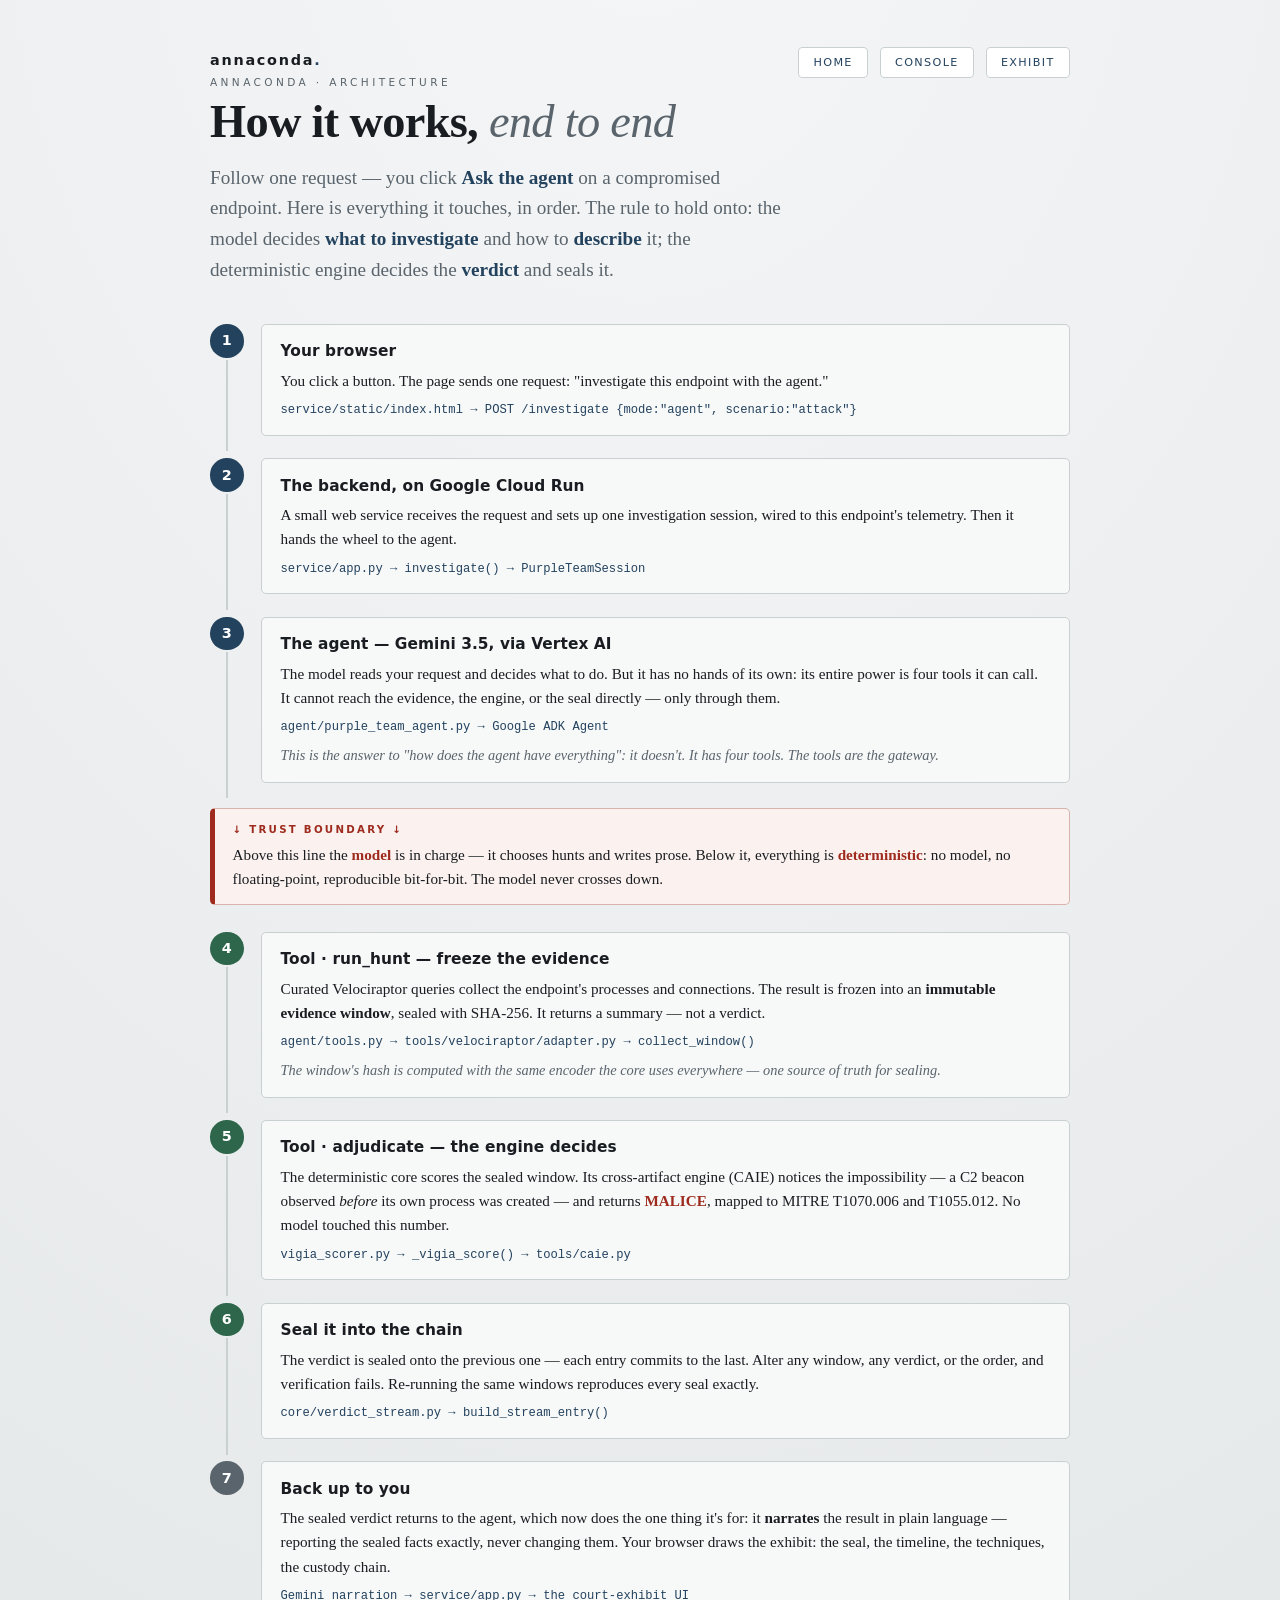
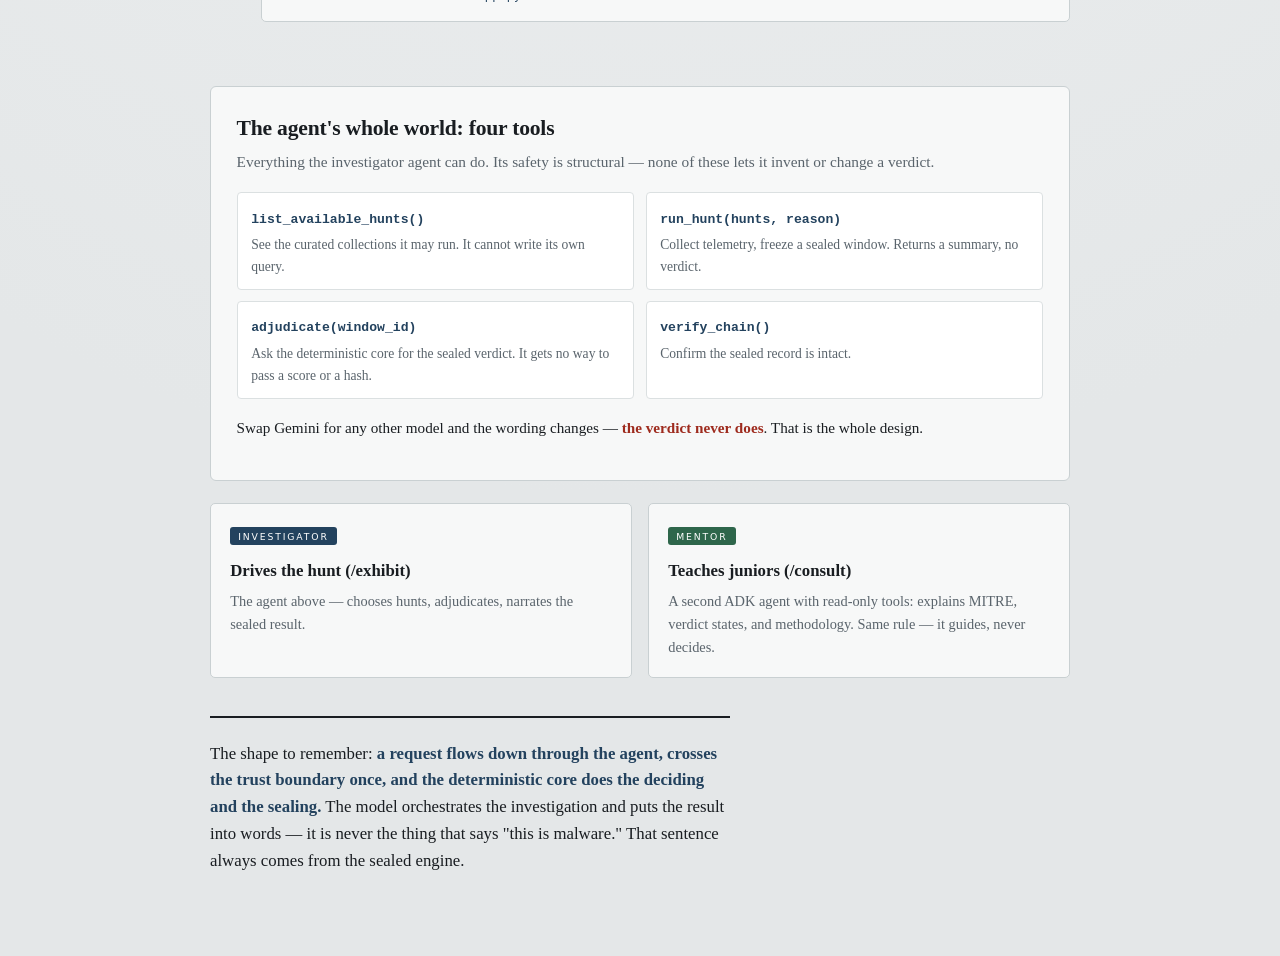
==== service/static/architecture.html @ 9ecddbff "Add required hackathon deliverables: README, architecture page, demo script - README.md: the submiss" ====
<!doctype html>
<html lang="en">
<head>
<meta charset="utf-8">
<meta name="viewport" content="width=device-width, initial-scale=1">
<title>annaconda — how it works end to end</title>
<style>
  :root{
    --paper:#eef0f1;--paper-deep:#e4e7e8;--card:#f7f8f8;
    --ink:#191d21;--ink-soft:#5a646c;--ink-faint:#8b949a;
    --hairline:#c9d0d2;--hairline-2:#dbe0e1;
    --legal:#23425e;--seal:#9e2b1e;--seal-deep:#7e2016;--sealed:#2e664b;--amber:#8a6410;
    --serif:"Iowan Old Style","Palatino Linotype",Palatino,"Book Antiqua",Georgia,serif;
    --sans:system-ui,-apple-system,"Segoe UI",Roboto,sans-serif;
    --mono:ui-monospace,"SF Mono","JetBrains Mono",Menlo,Consolas,monospace;
  }
  *{box-sizing:border-box;}
  body{margin:0;background:radial-gradient(130% 90% at 50% -8%,#f5f6f7 0%,var(--paper) 40%,var(--paper-deep) 100%);
    color:var(--ink);font-family:var(--serif);line-height:1.6;-webkit-font-smoothing:antialiased;
    padding:clamp(1rem,4vw,3rem) 1rem 4rem;}
  .wrap{max-width:860px;margin:0 auto;}
  .eyebrow{font-family:var(--sans);font-size:.66rem;letter-spacing:.32em;text-transform:uppercase;color:var(--ink-soft);margin:0 0 .5rem;}
  h1{font-size:clamp(1.9rem,5vw,2.9rem);line-height:1.04;font-weight:600;letter-spacing:-.015em;text-wrap:balance;margin:.4rem 0 0;}
  h1 .thin{color:var(--ink-soft);font-weight:400;font-style:italic;}
  .lede{font-size:clamp(1.02rem,2.2vw,1.2rem);color:var(--ink-soft);max-width:60ch;margin:1rem 0 0;}
  .lede b{color:var(--legal);}

  .flow{margin-top:2.4rem;position:relative;}
  .step{display:grid;grid-template-columns:auto 1fr;gap:1.1rem;padding:0 0 .3rem;}
  .rail{display:flex;flex-direction:column;align-items:center;}
  .num{width:2.1rem;height:2.1rem;flex:none;border-radius:50%;display:grid;place-content:center;
    font-family:var(--sans);font-size:.9rem;font-weight:700;color:#fff;background:var(--legal);z-index:1;}
  .step.core .num{background:var(--sealed);}
  .step.back .num{background:var(--ink-soft);}
  .line{width:2px;flex:1;background:var(--hairline);margin:2px 0;min-height:1.1rem;}
  .card{background:var(--card);border:1px solid var(--hairline);border-radius:5px;padding:.9rem 1.15rem;margin-bottom:1.1rem;}
  .card h3{font-family:var(--sans);font-size:.96rem;margin:0 0 .3rem;letter-spacing:.005em;}
  .card p{margin:.15rem 0 0;font-size:.95rem;color:var(--ink);}
  .card .where{font-family:var(--mono);font-size:.76rem;color:var(--legal);margin-top:.5rem;word-break:break-word;}
  .card .note{color:var(--ink-soft);font-size:.9rem;font-style:italic;margin-top:.4rem;}

  /* trust boundary */
  .boundary{grid-column:1 / -1;margin:.2rem 0 1.4rem;padding:.75rem 1.1rem;border-radius:5px;
    background:#fbf1ef;border:1px solid #d9b3ad;border-left:5px solid var(--seal);}
  .boundary .t{font-family:var(--sans);font-size:.64rem;letter-spacing:.22em;text-transform:uppercase;color:var(--seal);font-weight:700;}
  .boundary p{margin:.35rem 0 0;font-size:.95rem;color:var(--ink);}
  .boundary b{color:var(--seal);}

  /* tools callout */
  .tools{margin-top:2.6rem;background:var(--card);border:1px solid var(--hairline);border-radius:6px;padding:1.5rem 1.6rem;}
  .tools h2{font-size:1.35rem;margin:0 0 .3rem;letter-spacing:-.01em;}
  .tools .sub{color:var(--ink-soft);margin:0 0 1.1rem;font-size:.96rem;}
  .toolgrid{display:grid;grid-template-columns:1fr 1fr;gap:.7rem;}
  @media(max-width:600px){.toolgrid{grid-template-columns:1fr;}}
  .tool{border:1px solid var(--hairline-2);border-radius:4px;padding:.7rem .85rem;background:#fff;}
  .tool code{font-family:var(--mono);font-size:.82rem;color:var(--legal);font-weight:600;}
  .tool span{display:block;font-size:.85rem;color:var(--ink-soft);margin-top:.25rem;}
  .tools .kicker{margin-top:1.1rem;font-size:.95rem;color:var(--ink);}
  .tools .kicker b{color:var(--seal);}

  .two{margin-top:1.4rem;display:grid;grid-template-columns:1fr 1fr;gap:1rem;}
  @media(max-width:600px){.two{grid-template-columns:1fr;}}
  .agentbox{border:1px solid var(--hairline);border-radius:5px;padding:1.1rem 1.2rem;background:var(--card);}
  .agentbox .tag{font-family:var(--sans);font-size:.58rem;letter-spacing:.2em;text-transform:uppercase;color:#fff;padding:.22rem .5rem;border-radius:3px;background:var(--legal);}
  .agentbox.mentor .tag{background:var(--sealed);}
  .agentbox h3{margin:.7rem 0 .3rem;font-size:1.05rem;}
  .agentbox p{margin:0;font-size:.9rem;color:var(--ink-soft);}

  .close{margin-top:2.4rem;border-top:2px solid var(--ink);padding-top:1.4rem;font-size:1.05rem;max-width:62ch;}
  .close b{color:var(--legal);}
  .seal-word{color:var(--seal);font-weight:600;}
</style>

</head>
<body>
<nav style="max-width:860px;margin:0 auto 0;padding:1.1rem clamp(1rem,4vw,0);display:flex;justify-content:space-between;align-items:center;font-family:system-ui,sans-serif;">
  <span style="font-weight:700;letter-spacing:.12em;font-size:.9rem;">annaconda<span style="color:#23425e;">.</span></span>
  <span>
    <a href="/" style="font-size:.7rem;letter-spacing:.12em;text-transform:uppercase;color:#23425e;text-decoration:none;border:1px solid #c9d0d2;border-radius:4px;padding:.5rem .9rem;background:#fff;margin-left:.4rem;">Home</a>
    <a href="/console" style="font-size:.7rem;letter-spacing:.12em;text-transform:uppercase;color:#23425e;text-decoration:none;border:1px solid #c9d0d2;border-radius:4px;padding:.5rem .9rem;background:#fff;margin-left:.4rem;">Console</a>
    <a href="/exhibit" style="font-size:.7rem;letter-spacing:.12em;text-transform:uppercase;color:#23425e;text-decoration:none;border:1px solid #c9d0d2;border-radius:4px;padding:.5rem .9rem;background:#fff;margin-left:.4rem;">Exhibit</a>
  </span>
</nav><div class="wrap">
  <p class="eyebrow">annaconda &middot; architecture</p>
  <h1>How it works, <span class="thin">end to end</span></h1>
  <p class="lede">Follow one request — you click <b>Ask the agent</b> on a compromised endpoint. Here is everything it touches, in order. The rule to hold onto: the model decides <b>what to investigate</b> and how to <b>describe</b> it; the deterministic engine decides the <b>verdict</b> and seals it.</p>

  <div class="flow">

    <div class="step">
      <div class="rail"><div class="num">1</div><div class="line"></div></div>
      <div class="card">
        <h3>Your browser</h3>
        <p>You click a button. The page sends one request: "investigate this endpoint with the agent."</p>
        <div class="where">service/static/index.html → POST /investigate {mode:"agent", scenario:"attack"}</div>
      </div>
    </div>

    <div class="step">
      <div class="rail"><div class="num">2</div><div class="line"></div></div>
      <div class="card">
        <h3>The backend, on Google Cloud Run</h3>
        <p>A small web service receives the request and sets up one investigation session, wired to this endpoint's telemetry. Then it hands the wheel to the agent.</p>
        <div class="where">service/app.py → investigate() → PurpleTeamSession</div>
      </div>
    </div>

    <div class="step">
      <div class="rail"><div class="num">3</div><div class="line"></div></div>
      <div class="card">
        <h3>The agent — Gemini 3.5, via Vertex AI</h3>
        <p>The model reads your request and decides what to do. But it has no hands of its own: its entire power is four tools it can call. It cannot reach the evidence, the engine, or the seal directly — only through them.</p>
        <div class="where">agent/purple_team_agent.py → Google ADK Agent</div>
        <p class="note">This is the answer to "how does the agent have everything": it doesn't. It has four tools. The tools are the gateway.</p>
      </div>
    </div>

    <div class="step">
      <div class="boundary">
        <div class="t">↓ Trust boundary ↓</div>
        <p>Above this line the <b>model</b> is in charge — it chooses hunts and writes prose. Below it, everything is <b>deterministic</b>: no model, no floating-point, reproducible bit-for-bit. The model never crosses down.</p>
      </div>
    </div>

    <div class="step core">
      <div class="rail"><div class="num">4</div><div class="line"></div></div>
      <div class="card">
        <h3>Tool · run_hunt — freeze the evidence</h3>
        <p>Curated Velociraptor queries collect the endpoint's processes and connections. The result is frozen into an <b>immutable evidence window</b>, sealed with SHA-256. It returns a summary — not a verdict.</p>
        <div class="where">agent/tools.py → tools/velociraptor/adapter.py → collect_window()</div>
        <p class="note">The window's hash is computed with the same encoder the core uses everywhere — one source of truth for sealing.</p>
      </div>
    </div>

    <div class="step core">
      <div class="rail"><div class="num">5</div><div class="line"></div></div>
      <div class="card">
        <h3>Tool · adjudicate — the engine decides</h3>
        <p>The deterministic core scores the sealed window. Its cross-artifact engine (CAIE) notices the impossibility — a C2 beacon observed <i>before</i> its own process was created — and returns <span class="seal-word">MALICE</span>, mapped to MITRE T1070.006 and T1055.012. No model touched this number.</p>
        <div class="where">vigia_scorer.py → _vigia_score() → tools/caie.py</div>
      </div>
    </div>

    <div class="step core">
      <div class="rail"><div class="num">6</div><div class="line"></div></div>
      <div class="card">
        <h3>Seal it into the chain</h3>
        <p>The verdict is sealed onto the previous one — each entry commits to the last. Alter any window, any verdict, or the order, and verification fails. Re-running the same windows reproduces every seal exactly.</p>
        <div class="where">core/verdict_stream.py → build_stream_entry()</div>
      </div>
    </div>

    <div class="step back">
      <div class="rail"><div class="num">7</div></div>
      <div class="card">
        <h3>Back up to you</h3>
        <p>The sealed verdict returns to the agent, which now does the one thing it's for: it <b>narrates</b> the result in plain language — reporting the sealed facts exactly, never changing them. Your browser draws the exhibit: the seal, the timeline, the techniques, the custody chain.</p>
        <div class="where">Gemini narration → service/app.py → the court-exhibit UI</div>
      </div>
    </div>

  </div>

  <div class="tools">
    <h2>The agent's whole world: four tools</h2>
    <p class="sub">Everything the investigator agent can do. Its safety is structural — none of these lets it invent or change a verdict.</p>
    <div class="toolgrid">
      <div class="tool"><code>list_available_hunts()</code><span>See the curated collections it may run. It cannot write its own query.</span></div>
      <div class="tool"><code>run_hunt(hunts, reason)</code><span>Collect telemetry, freeze a sealed window. Returns a summary, no verdict.</span></div>
      <div class="tool"><code>adjudicate(window_id)</code><span>Ask the deterministic core for the sealed verdict. It gets no way to pass a score or a hash.</span></div>
      <div class="tool"><code>verify_chain()</code><span>Confirm the sealed record is intact.</span></div>
    </div>
    <p class="kicker">Swap Gemini for any other model and the wording changes — <b>the verdict never does</b>. That is the whole design.</p>
  </div>

  <div class="two">
    <div class="agentbox">
      <span class="tag">Investigator</span>
      <h3>Drives the hunt (/exhibit)</h3>
      <p>The agent above — chooses hunts, adjudicates, narrates the sealed result.</p>
    </div>
    <div class="agentbox mentor">
      <span class="tag">Mentor</span>
      <h3>Teaches juniors (/consult)</h3>
      <p>A second ADK agent with read-only tools: explains MITRE, verdict states, and methodology. Same rule — it guides, never decides.</p>
    </div>
  </div>

  <p class="close">The shape to remember: <b>a request flows down through the agent, crosses the trust boundary once, and the deterministic core does the deciding and the sealing.</b> The model orchestrates the investigation and puts the result into words — it is never the thing that says "this is malware." That sentence always comes from the sealed engine.</p>
</div>

</body>
</html>
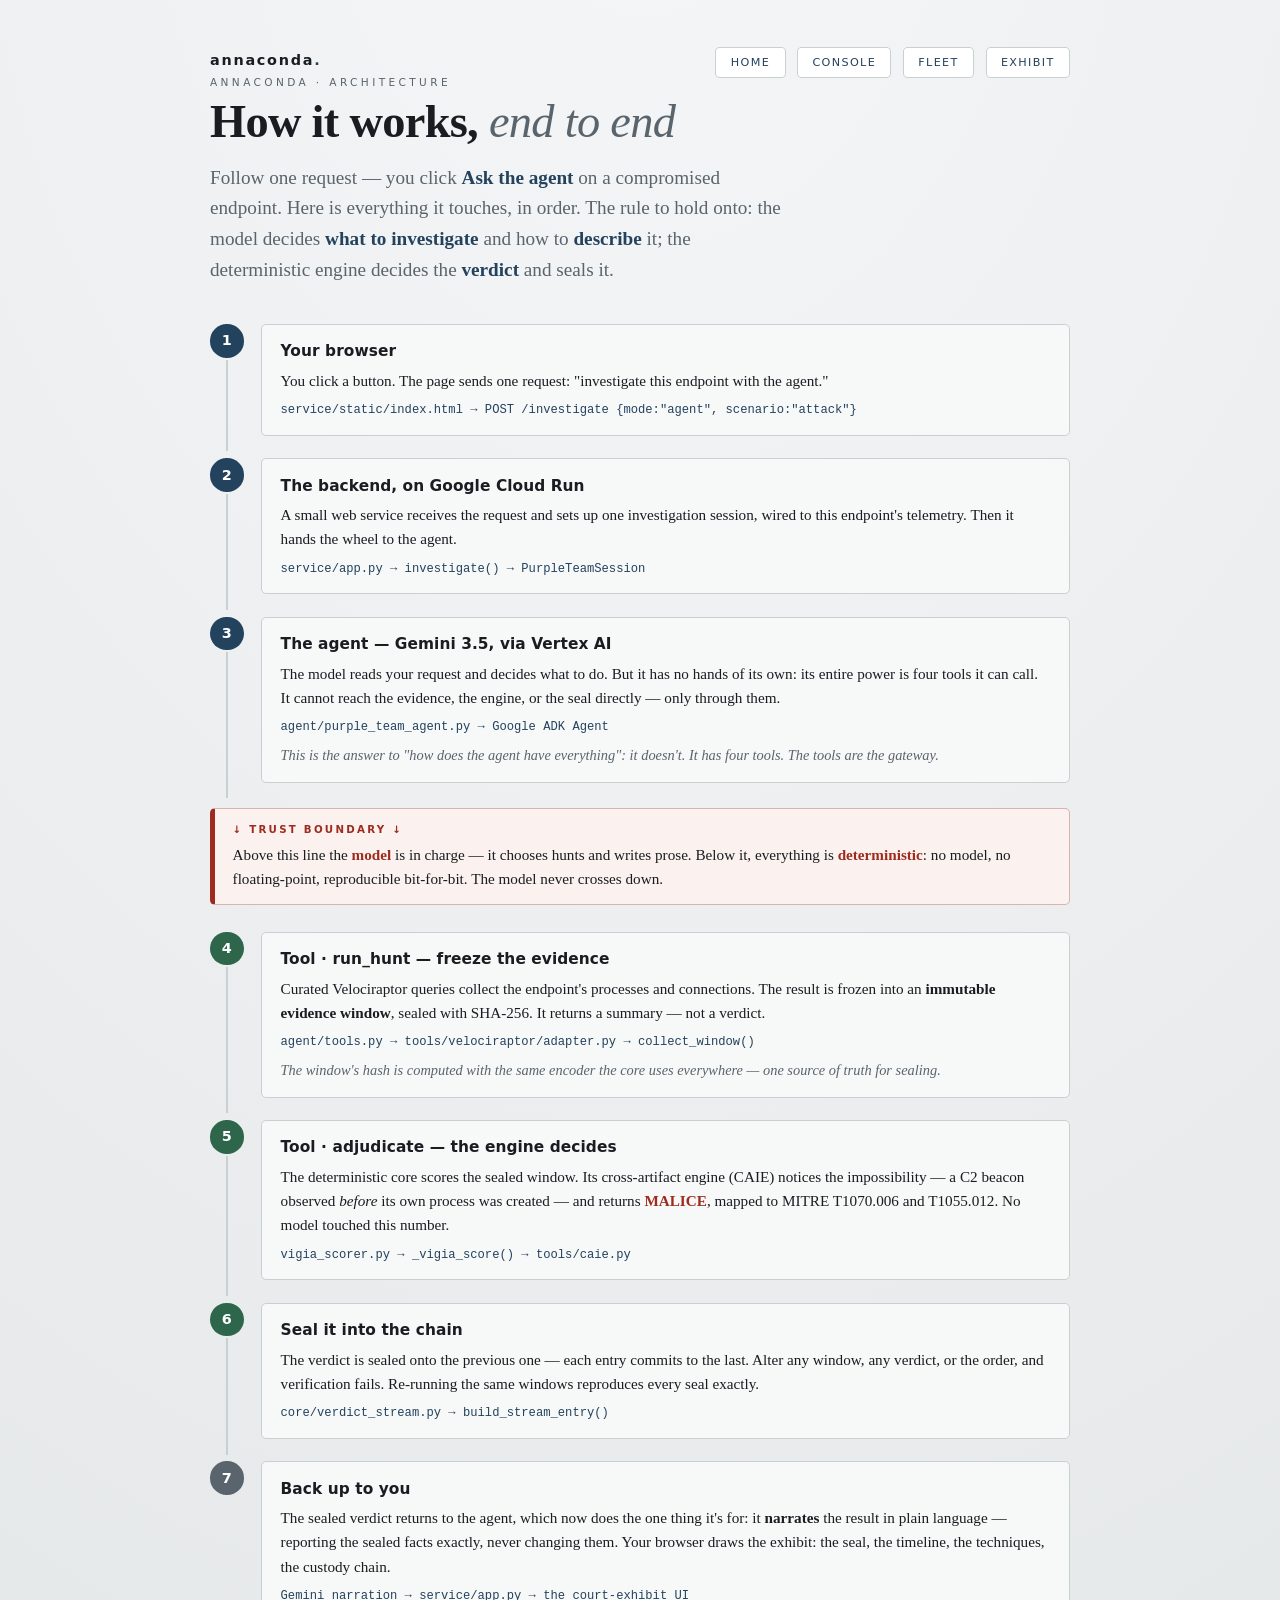
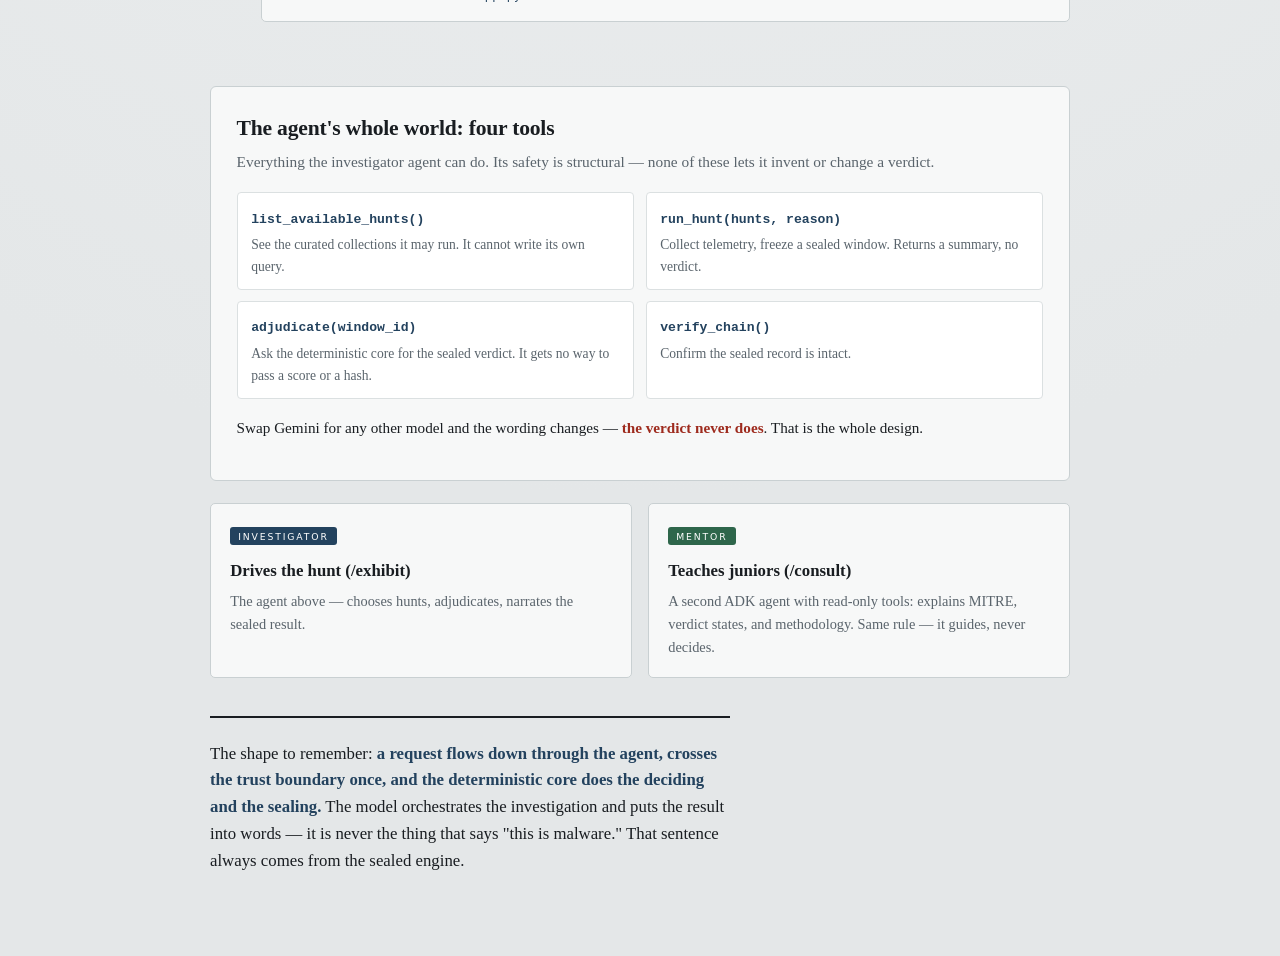
==== commit 22d6ca02: "Make the fleet reachable from every page The autonomous cycle was only findable by typing the URL. T" ====
--- a/service/static/architecture.html
+++ b/service/static/architecture.html
@@ -78,6 +78,7 @@
   <span>
     <a href="/" style="font-size:.7rem;letter-spacing:.12em;text-transform:uppercase;color:#23425e;text-decoration:none;border:1px solid #c9d0d2;border-radius:4px;padding:.5rem .9rem;background:#fff;margin-left:.4rem;">Home</a>
     <a href="/console" style="font-size:.7rem;letter-spacing:.12em;text-transform:uppercase;color:#23425e;text-decoration:none;border:1px solid #c9d0d2;border-radius:4px;padding:.5rem .9rem;background:#fff;margin-left:.4rem;">Console</a>
+      <a href="/fleet-console" style="font-size:.7rem;letter-spacing:.12em;text-transform:uppercase;color:#23425e;text-decoration:none;border:1px solid #c9d0d2;border-radius:4px;padding:.5rem .9rem;background:#fff;margin-left:.4rem;">Fleet</a>
     <a href="/exhibit" style="font-size:.7rem;letter-spacing:.12em;text-transform:uppercase;color:#23425e;text-decoration:none;border:1px solid #c9d0d2;border-radius:4px;padding:.5rem .9rem;background:#fff;margin-left:.4rem;">Exhibit</a>
   </span>
 </nav><div class="wrap">
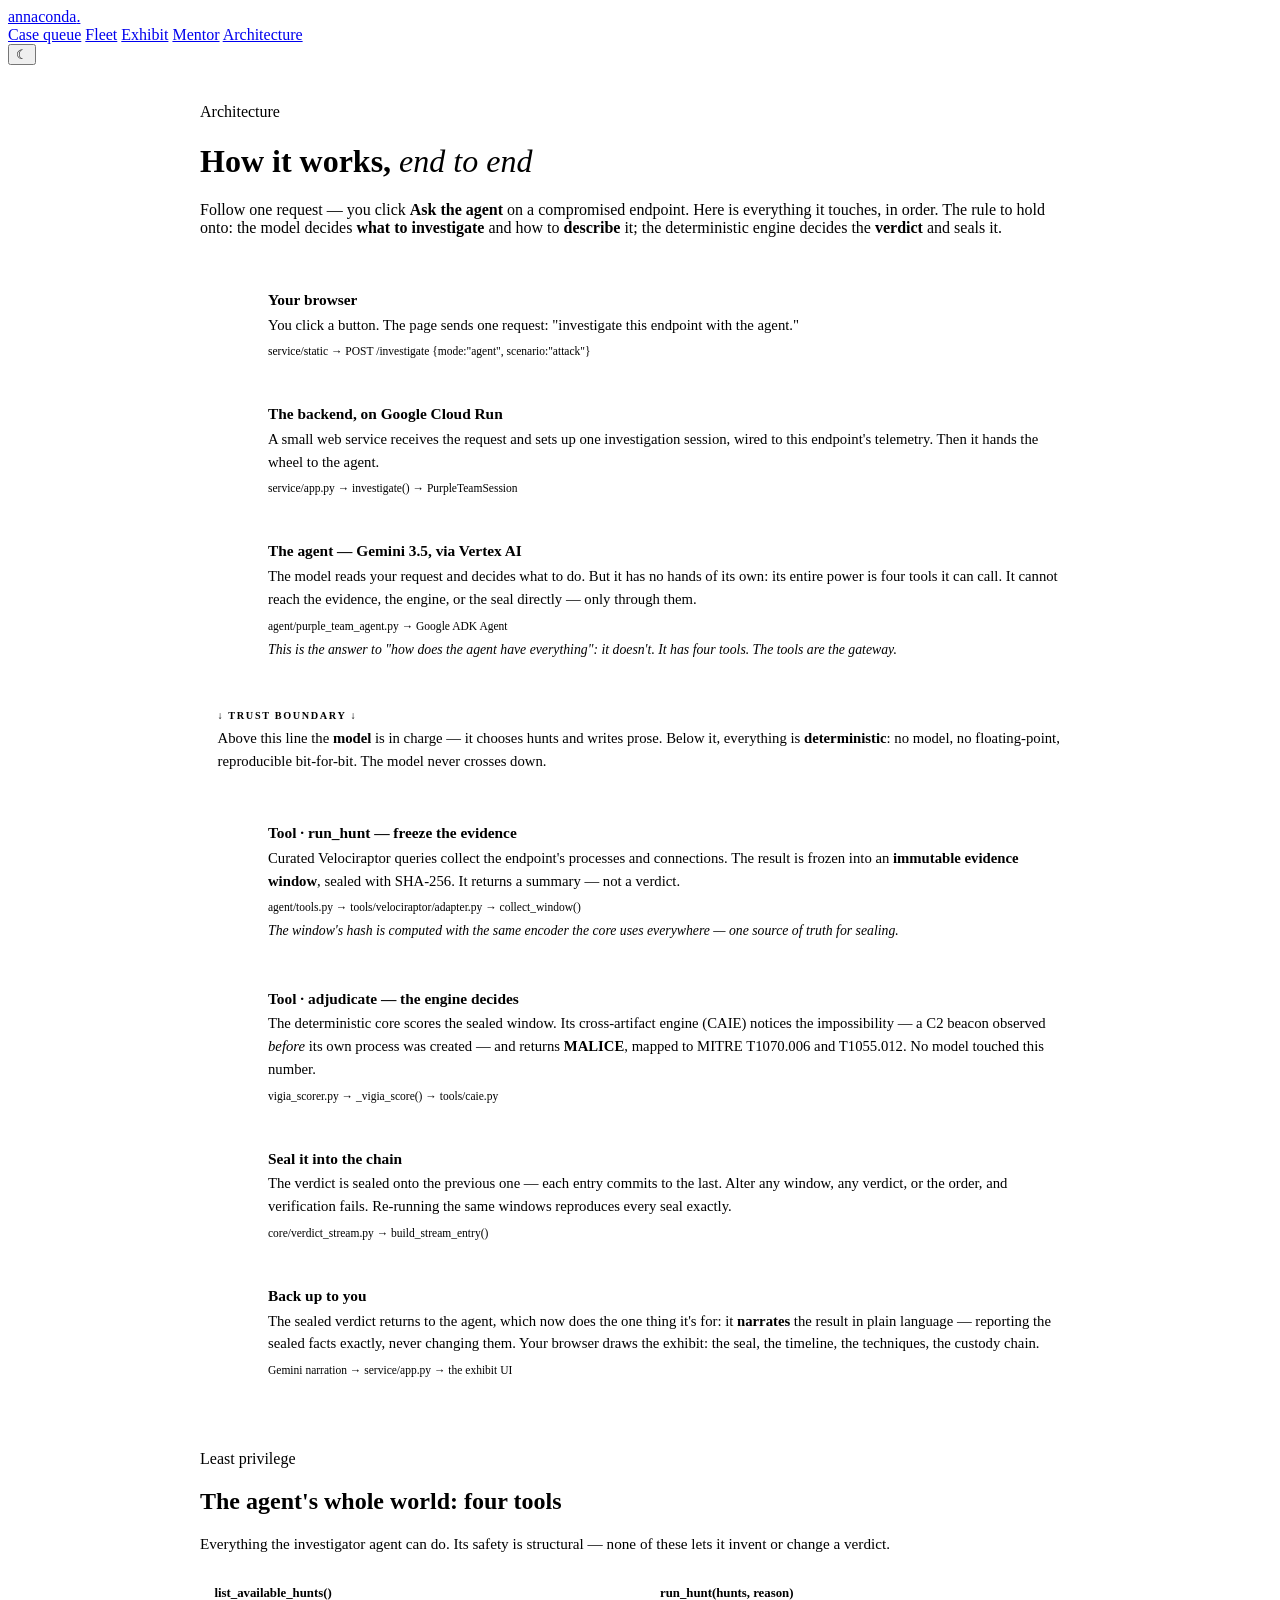
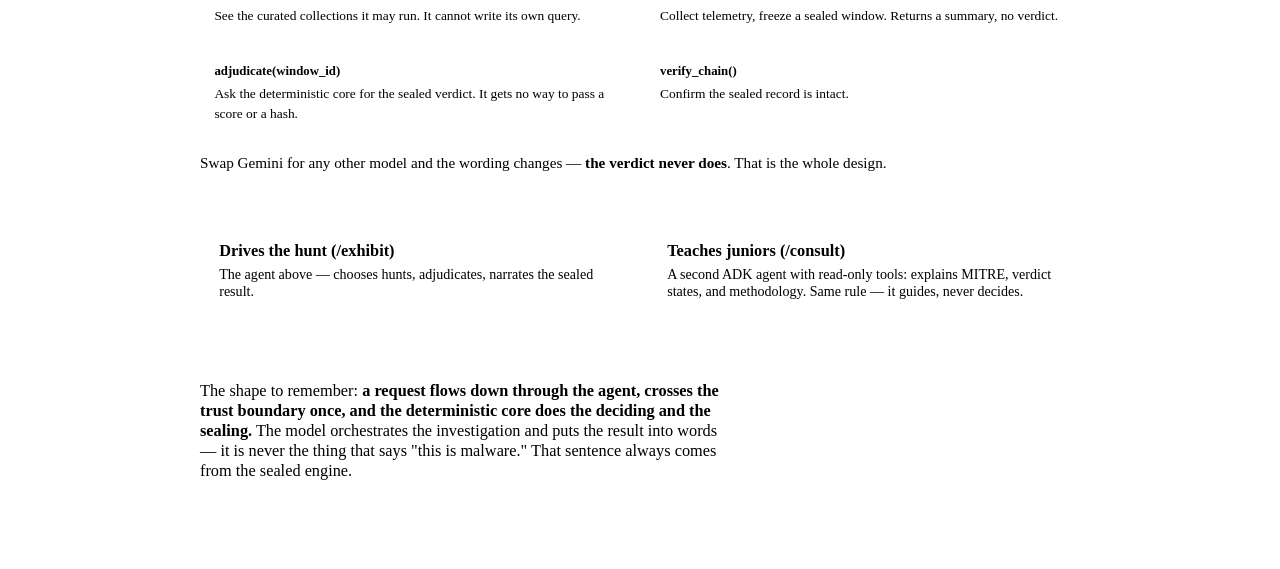
==== commit 9836d5d4: "Roll the new identity across the remaining five pages fleet, console, exhibit, mentor and architectu" ====
--- a/service/static/architecture.html
+++ b/service/static/architecture.html
@@ -4,191 +4,169 @@
 <meta charset="utf-8">
 <meta name="viewport" content="width=device-width, initial-scale=1">
 <title>annaconda — how it works end to end</title>
+<link rel="preconnect" href="https://fonts.googleapis.com">
+<link rel="preconnect" href="https://fonts.gstatic.com" crossorigin>
+<link href="https://fonts.googleapis.com/css2?family=IBM+Plex+Mono:ital,wght@0,400;0,500;0,600;1,400&family=IBM+Plex+Sans:ital,wght@0,400;0,500;0,600;0,700;1,400&family=IBM+Plex+Serif:ital@0;1&display=swap" rel="stylesheet">
+<link rel="stylesheet" href="/assets/app.css">
 <style>
-  :root{
-    --paper:#eef0f1;--paper-deep:#e4e7e8;--card:#f7f8f8;
-    --ink:#191d21;--ink-soft:#5a646c;--ink-faint:#8b949a;
-    --hairline:#c9d0d2;--hairline-2:#dbe0e1;
-    --legal:#23425e;--seal:#9e2b1e;--seal-deep:#7e2016;--sealed:#2e664b;--amber:#8a6410;
-    --serif:"Iowan Old Style","Palatino Linotype",Palatino,"Book Antiqua",Georgia,serif;
-    --sans:system-ui,-apple-system,"Segoe UI",Roboto,sans-serif;
-    --mono:ui-monospace,"SF Mono","JetBrains Mono",Menlo,Consolas,monospace;
-  }
-  *{box-sizing:border-box;}
-  body{margin:0;background:radial-gradient(130% 90% at 50% -8%,#f5f6f7 0%,var(--paper) 40%,var(--paper-deep) 100%);
-    color:var(--ink);font-family:var(--serif);line-height:1.6;-webkit-font-smoothing:antialiased;
-    padding:clamp(1rem,4vw,3rem) 1rem 4rem;}
-  .wrap{max-width:860px;margin:0 auto;}
-  .eyebrow{font-family:var(--sans);font-size:.66rem;letter-spacing:.32em;text-transform:uppercase;color:var(--ink-soft);margin:0 0 .5rem;}
-  h1{font-size:clamp(1.9rem,5vw,2.9rem);line-height:1.04;font-weight:600;letter-spacing:-.015em;text-wrap:balance;margin:.4rem 0 0;}
-  h1 .thin{color:var(--ink-soft);font-weight:400;font-style:italic;}
-  .lede{font-size:clamp(1.02rem,2.2vw,1.2rem);color:var(--ink-soft);max-width:60ch;margin:1rem 0 0;}
-  .lede b{color:var(--legal);}
+  .page { max-width: 880px; margin: 0 auto; padding: clamp(1.4rem,4vw,2.4rem) clamp(1rem,4vw,1.6rem) 4rem; }
+  .lede b { color: var(--ink); font-weight: 600; }
+  h1 .thin { font-family: var(--serif); font-style: italic; color: var(--ink-soft); font-weight: 400; }
 
-  .flow{margin-top:2.4rem;position:relative;}
-  .step{display:grid;grid-template-columns:auto 1fr;gap:1.1rem;padding:0 0 .3rem;}
-  .rail{display:flex;flex-direction:column;align-items:center;}
-  .num{width:2.1rem;height:2.1rem;flex:none;border-radius:50%;display:grid;place-content:center;
-    font-family:var(--sans);font-size:.9rem;font-weight:700;color:#fff;background:var(--legal);z-index:1;}
-  .step.core .num{background:var(--sealed);}
-  .step.back .num{background:var(--ink-soft);}
-  .line{width:2px;flex:1;background:var(--hairline);margin:2px 0;min-height:1.1rem;}
-  .card{background:var(--card);border:1px solid var(--hairline);border-radius:5px;padding:.9rem 1.15rem;margin-bottom:1.1rem;}
-  .card h3{font-family:var(--sans);font-size:.96rem;margin:0 0 .3rem;letter-spacing:.005em;}
-  .card p{margin:.15rem 0 0;font-size:.95rem;color:var(--ink);}
-  .card .where{font-family:var(--mono);font-size:.76rem;color:var(--legal);margin-top:.5rem;word-break:break-word;}
-  .card .note{color:var(--ink-soft);font-size:.9rem;font-style:italic;margin-top:.4rem;}
+  .flow { margin-top: 2.4rem; }
+  .step { display: grid; grid-template-columns: auto 1fr; gap: 1.1rem; }
+  .rail { display: flex; flex-direction: column; align-items: center; }
+  .num { width: 2rem; height: 2rem; flex: none; border-radius: 50%; display: grid; place-content: center;
+    font-family: var(--mono); font-size: .85rem; font-weight: 600; color: #fff; background: var(--ink-soft); z-index: 1; }
+  .step.core .num { background: var(--cyan); }
+  .step.back .num { background: var(--ink-faint); }
+  .line { width: 2px; flex: 1; background: var(--line); margin: 2px 0; min-height: 1.1rem; }
+  .card { background: var(--card); border: 1px solid var(--line); border-radius: var(--radius);
+    padding: .95rem 1.15rem; margin-bottom: 1.1rem; box-shadow: var(--shadow); }
+  .card h3 { font-size: .96rem; margin: 0 0 .3rem; }
+  .card p { margin: .15rem 0 0; font-size: .92rem; color: var(--ink); line-height: 1.55; }
+  .card .where { font-family: var(--mono); font-size: .72rem; color: var(--cyan-deep); margin-top: .55rem; word-break: break-word; }
+  .card .note { color: var(--ink-soft); font-size: .86rem; font-style: italic; margin-top: .45rem; }
+  .seal-word { color: var(--malice); font-weight: 600; font-family: var(--mono); }
 
-  /* trust boundary */
-  .boundary{grid-column:1 / -1;margin:.2rem 0 1.4rem;padding:.75rem 1.1rem;border-radius:5px;
-    background:#fbf1ef;border:1px solid #d9b3ad;border-left:5px solid var(--seal);}
-  .boundary .t{font-family:var(--sans);font-size:.64rem;letter-spacing:.22em;text-transform:uppercase;color:var(--seal);font-weight:700;}
-  .boundary p{margin:.35rem 0 0;font-size:.95rem;color:var(--ink);}
-  .boundary b{color:var(--seal);}
+  .boundary-card { grid-column: 1 / -1; margin: .2rem 0 1.4rem; padding: .85rem 1.1rem; border-radius: var(--radius);
+    background: var(--malice-wash); border: 1px solid color-mix(in srgb, var(--malice) 35%, transparent);
+    border-left: 4px solid var(--malice); }
+  .boundary-card .t { font-family: var(--mono); font-size: .64rem; letter-spacing: .16em; text-transform: uppercase;
+    color: var(--malice); font-weight: 600; }
+  .boundary-card p { margin: .4rem 0 0; font-size: .92rem; color: var(--ink); line-height: 1.55; }
+  .boundary-card b { color: var(--malice); }
 
-  /* tools callout */
-  .tools{margin-top:2.6rem;background:var(--card);border:1px solid var(--hairline);border-radius:6px;padding:1.5rem 1.6rem;}
-  .tools h2{font-size:1.35rem;margin:0 0 .3rem;letter-spacing:-.01em;}
-  .tools .sub{color:var(--ink-soft);margin:0 0 1.1rem;font-size:.96rem;}
-  .toolgrid{display:grid;grid-template-columns:1fr 1fr;gap:.7rem;}
-  @media(max-width:600px){.toolgrid{grid-template-columns:1fr;}}
-  .tool{border:1px solid var(--hairline-2);border-radius:4px;padding:.7rem .85rem;background:#fff;}
-  .tool code{font-family:var(--mono);font-size:.82rem;color:var(--legal);font-weight:600;}
-  .tool span{display:block;font-size:.85rem;color:var(--ink-soft);margin-top:.25rem;}
-  .tools .kicker{margin-top:1.1rem;font-size:.95rem;color:var(--ink);}
-  .tools .kicker b{color:var(--seal);}
+  .tools { margin-top: 2.6rem; }
+  .tools .sub { color: var(--ink-soft); margin: 0 0 1.1rem; font-size: .95rem; }
+  .toolgrid { display: grid; grid-template-columns: 1fr 1fr; gap: .7rem; }
+  @media (max-width: 600px) { .toolgrid { grid-template-columns: 1fr; } }
+  .tool { border: 1px solid var(--line); border-radius: var(--radius-sm); padding: .75rem .9rem; background: var(--card); }
+  .tool code { font-family: var(--mono); font-size: .8rem; color: var(--cyan-deep); font-weight: 600; }
+  .tool span { display: block; font-size: .84rem; color: var(--ink-soft); margin-top: .3rem; line-height: 1.5; }
+  .kicker { margin-top: 1.1rem; font-size: .95rem; color: var(--ink); }
+  .kicker b { color: var(--cyan-deep); }
 
-  .two{margin-top:1.4rem;display:grid;grid-template-columns:1fr 1fr;gap:1rem;}
-  @media(max-width:600px){.two{grid-template-columns:1fr;}}
-  .agentbox{border:1px solid var(--hairline);border-radius:5px;padding:1.1rem 1.2rem;background:var(--card);}
-  .agentbox .tag{font-family:var(--sans);font-size:.58rem;letter-spacing:.2em;text-transform:uppercase;color:#fff;padding:.22rem .5rem;border-radius:3px;background:var(--legal);}
-  .agentbox.mentor .tag{background:var(--sealed);}
-  .agentbox h3{margin:.7rem 0 .3rem;font-size:1.05rem;}
-  .agentbox p{margin:0;font-size:.9rem;color:var(--ink-soft);}
+  .two { margin-top: 1.4rem; display: grid; grid-template-columns: 1fr 1fr; gap: 1rem; }
+  @media (max-width: 600px) { .two { grid-template-columns: 1fr; } }
+  .agentbox { border: 1px solid var(--line); border-radius: var(--radius); padding: 1.1rem 1.2rem; background: var(--card); box-shadow: var(--shadow); }
+  .agentbox .tag { font-family: var(--mono); font-size: .58rem; letter-spacing: .12em; text-transform: uppercase;
+    color: #fff; padding: .24rem .5rem; border-radius: 3px; background: var(--ink-soft); border: 0; }
+  .agentbox.mentor .tag { background: var(--benign); }
+  .agentbox h3 { margin: .7rem 0 .3rem; font-size: 1.02rem; }
+  .agentbox p { margin: 0; font-size: .88rem; color: var(--ink-soft); }
 
-  .close{margin-top:2.4rem;border-top:2px solid var(--ink);padding-top:1.4rem;font-size:1.05rem;max-width:62ch;}
-  .close b{color:var(--legal);}
-  .seal-word{color:var(--seal);font-weight:600;}
+  .close { margin-top: 2.6rem; border-top: 1px solid var(--line); padding-top: 1.4rem; font-size: 1.02rem;
+    max-width: 64ch; color: var(--ink-soft); }
+  .close b { color: var(--ink); font-weight: 600; }
 </style>
+</head>
+<body class="grid-bg">
+  <nav class="nav"><div class="nav-in">
+    <a class="brand" href="/">annaconda<span class="dot">.</span></a>
+    <div class="row">
+      <div class="nav-links">
+        <a href="/console">Case queue</a>
+        <a href="/fleet-console">Fleet</a>
+        <a href="/exhibit">Exhibit</a>
+        <a href="/consult">Mentor</a>
+        <a href="/architecture">Architecture</a>
+      </div>
+      <button class="theme" aria-label="Toggle dark mode" title="Toggle theme">☾</button>
+    </div>
+  </div></nav>
 
-</head>
-<body>
-<nav style="max-width:860px;margin:0 auto 0;padding:1.1rem clamp(1rem,4vw,0);display:flex;justify-content:space-between;align-items:center;font-family:system-ui,sans-serif;">
-  <span style="font-weight:700;letter-spacing:.12em;font-size:.9rem;">annaconda<span style="color:#23425e;">.</span></span>
-  <span>
-    <a href="/" style="font-size:.7rem;letter-spacing:.12em;text-transform:uppercase;color:#23425e;text-decoration:none;border:1px solid #c9d0d2;border-radius:4px;padding:.5rem .9rem;background:#fff;margin-left:.4rem;">Home</a>
-    <a href="/console" style="font-size:.7rem;letter-spacing:.12em;text-transform:uppercase;color:#23425e;text-decoration:none;border:1px solid #c9d0d2;border-radius:4px;padding:.5rem .9rem;background:#fff;margin-left:.4rem;">Console</a>
-      <a href="/fleet-console" style="font-size:.7rem;letter-spacing:.12em;text-transform:uppercase;color:#23425e;text-decoration:none;border:1px solid #c9d0d2;border-radius:4px;padding:.5rem .9rem;background:#fff;margin-left:.4rem;">Fleet</a>
-    <a href="/exhibit" style="font-size:.7rem;letter-spacing:.12em;text-transform:uppercase;color:#23425e;text-decoration:none;border:1px solid #c9d0d2;border-radius:4px;padding:.5rem .9rem;background:#fff;margin-left:.4rem;">Exhibit</a>
-  </span>
-</nav><div class="wrap">
-  <p class="eyebrow">annaconda &middot; architecture</p>
-  <h1>How it works, <span class="thin">end to end</span></h1>
-  <p class="lede">Follow one request — you click <b>Ask the agent</b> on a compromised endpoint. Here is everything it touches, in order. The rule to hold onto: the model decides <b>what to investigate</b> and how to <b>describe</b> it; the deterministic engine decides the <b>verdict</b> and seals it.</p>
+  <div class="page">
+    <span class="eyebrow">Architecture</span>
+    <h1>How it works, <span class="thin">end to end</span></h1>
+    <p class="lede">Follow one request — you click <b>Ask the agent</b> on a compromised endpoint. Here is
+    everything it touches, in order. The rule to hold onto: the model decides <b>what to investigate</b>
+    and how to <b>describe</b> it; the deterministic engine decides the <b>verdict</b> and seals it.</p>
 
-  <div class="flow">
+    <div class="flow">
+      <div class="step">
+        <div class="rail"><div class="num">1</div><div class="line"></div></div>
+        <div class="card"><h3>Your browser</h3>
+          <p>You click a button. The page sends one request: "investigate this endpoint with the agent."</p>
+          <div class="where">service/static → POST /investigate {mode:"agent", scenario:"attack"}</div></div>
+      </div>
+      <div class="step">
+        <div class="rail"><div class="num">2</div><div class="line"></div></div>
+        <div class="card"><h3>The backend, on Google Cloud Run</h3>
+          <p>A small web service receives the request and sets up one investigation session, wired to this endpoint's telemetry. Then it hands the wheel to the agent.</p>
+          <div class="where">service/app.py → investigate() → PurpleTeamSession</div></div>
+      </div>
+      <div class="step">
+        <div class="rail"><div class="num">3</div><div class="line"></div></div>
+        <div class="card"><h3>The agent — Gemini 3.5, via Vertex AI</h3>
+          <p>The model reads your request and decides what to do. But it has no hands of its own: its entire power is four tools it can call. It cannot reach the evidence, the engine, or the seal directly — only through them.</p>
+          <div class="where">agent/purple_team_agent.py → Google ADK Agent</div>
+          <p class="note">This is the answer to "how does the agent have everything": it doesn't. It has four tools. The tools are the gateway.</p></div>
+      </div>
 
-    <div class="step">
-      <div class="rail"><div class="num">1</div><div class="line"></div></div>
-      <div class="card">
-        <h3>Your browser</h3>
-        <p>You click a button. The page sends one request: "investigate this endpoint with the agent."</p>
-        <div class="where">service/static/index.html → POST /investigate {mode:"agent", scenario:"attack"}</div>
+      <div class="step"><div class="boundary-card">
+        <div class="t">↓ trust boundary ↓</div>
+        <p>Above this line the <b>model</b> is in charge — it chooses hunts and writes prose. Below it, everything is <b>deterministic</b>: no model, no floating-point, reproducible bit-for-bit. The model never crosses down.</p>
+      </div></div>
+
+      <div class="step core">
+        <div class="rail"><div class="num">4</div><div class="line"></div></div>
+        <div class="card"><h3>Tool · run_hunt — freeze the evidence</h3>
+          <p>Curated Velociraptor queries collect the endpoint's processes and connections. The result is frozen into an <b>immutable evidence window</b>, sealed with SHA-256. It returns a summary — not a verdict.</p>
+          <div class="where">agent/tools.py → tools/velociraptor/adapter.py → collect_window()</div>
+          <p class="note">The window's hash is computed with the same encoder the core uses everywhere — one source of truth for sealing.</p></div>
+      </div>
+      <div class="step core">
+        <div class="rail"><div class="num">5</div><div class="line"></div></div>
+        <div class="card"><h3>Tool · adjudicate — the engine decides</h3>
+          <p>The deterministic core scores the sealed window. Its cross-artifact engine (CAIE) notices the impossibility — a C2 beacon observed <i>before</i> its own process was created — and returns <span class="seal-word">MALICE</span>, mapped to MITRE T1070.006 and T1055.012. No model touched this number.</p>
+          <div class="where">vigia_scorer.py → _vigia_score() → tools/caie.py</div></div>
+      </div>
+      <div class="step core">
+        <div class="rail"><div class="num">6</div><div class="line"></div></div>
+        <div class="card"><h3>Seal it into the chain</h3>
+          <p>The verdict is sealed onto the previous one — each entry commits to the last. Alter any window, any verdict, or the order, and verification fails. Re-running the same windows reproduces every seal exactly.</p>
+          <div class="where">core/verdict_stream.py → build_stream_entry()</div></div>
+      </div>
+      <div class="step back">
+        <div class="rail"><div class="num">7</div></div>
+        <div class="card"><h3>Back up to you</h3>
+          <p>The sealed verdict returns to the agent, which now does the one thing it's for: it <b>narrates</b> the result in plain language — reporting the sealed facts exactly, never changing them. Your browser draws the exhibit: the seal, the timeline, the techniques, the custody chain.</p>
+          <div class="where">Gemini narration → service/app.py → the exhibit UI</div></div>
       </div>
     </div>
 
-    <div class="step">
-      <div class="rail"><div class="num">2</div><div class="line"></div></div>
-      <div class="card">
-        <h3>The backend, on Google Cloud Run</h3>
-        <p>A small web service receives the request and sets up one investigation session, wired to this endpoint's telemetry. Then it hands the wheel to the agent.</p>
-        <div class="where">service/app.py → investigate() → PurpleTeamSession</div>
+    <div class="tools">
+      <span class="eyebrow">Least privilege</span>
+      <h2>The agent's whole world: four tools</h2>
+      <p class="sub">Everything the investigator agent can do. Its safety is structural — none of these lets it invent or change a verdict.</p>
+      <div class="toolgrid">
+        <div class="tool"><code>list_available_hunts()</code><span>See the curated collections it may run. It cannot write its own query.</span></div>
+        <div class="tool"><code>run_hunt(hunts, reason)</code><span>Collect telemetry, freeze a sealed window. Returns a summary, no verdict.</span></div>
+        <div class="tool"><code>adjudicate(window_id)</code><span>Ask the deterministic core for the sealed verdict. It gets no way to pass a score or a hash.</span></div>
+        <div class="tool"><code>verify_chain()</code><span>Confirm the sealed record is intact.</span></div>
+      </div>
+      <p class="kicker">Swap Gemini for any other model and the wording changes — <b>the verdict never does</b>. That is the whole design.</p>
+    </div>
+
+    <div class="two">
+      <div class="agentbox">
+        <span class="tag">Investigator</span>
+        <h3>Drives the hunt (/exhibit)</h3>
+        <p>The agent above — chooses hunts, adjudicates, narrates the sealed result.</p>
+      </div>
+      <div class="agentbox mentor">
+        <span class="tag">Mentor</span>
+        <h3>Teaches juniors (/consult)</h3>
+        <p>A second ADK agent with read-only tools: explains MITRE, verdict states, and methodology. Same rule — it guides, never decides.</p>
       </div>
     </div>
 
-    <div class="step">
-      <div class="rail"><div class="num">3</div><div class="line"></div></div>
-      <div class="card">
-        <h3>The agent — Gemini 3.5, via Vertex AI</h3>
-        <p>The model reads your request and decides what to do. But it has no hands of its own: its entire power is four tools it can call. It cannot reach the evidence, the engine, or the seal directly — only through them.</p>
-        <div class="where">agent/purple_team_agent.py → Google ADK Agent</div>
-        <p class="note">This is the answer to "how does the agent have everything": it doesn't. It has four tools. The tools are the gateway.</p>
-      </div>
-    </div>
-
-    <div class="step">
-      <div class="boundary">
-        <div class="t">↓ Trust boundary ↓</div>
-        <p>Above this line the <b>model</b> is in charge — it chooses hunts and writes prose. Below it, everything is <b>deterministic</b>: no model, no floating-point, reproducible bit-for-bit. The model never crosses down.</p>
-      </div>
-    </div>
-
-    <div class="step core">
-      <div class="rail"><div class="num">4</div><div class="line"></div></div>
-      <div class="card">
-        <h3>Tool · run_hunt — freeze the evidence</h3>
-        <p>Curated Velociraptor queries collect the endpoint's processes and connections. The result is frozen into an <b>immutable evidence window</b>, sealed with SHA-256. It returns a summary — not a verdict.</p>
-        <div class="where">agent/tools.py → tools/velociraptor/adapter.py → collect_window()</div>
-        <p class="note">The window's hash is computed with the same encoder the core uses everywhere — one source of truth for sealing.</p>
-      </div>
-    </div>
-
-    <div class="step core">
-      <div class="rail"><div class="num">5</div><div class="line"></div></div>
-      <div class="card">
-        <h3>Tool · adjudicate — the engine decides</h3>
-        <p>The deterministic core scores the sealed window. Its cross-artifact engine (CAIE) notices the impossibility — a C2 beacon observed <i>before</i> its own process was created — and returns <span class="seal-word">MALICE</span>, mapped to MITRE T1070.006 and T1055.012. No model touched this number.</p>
-        <div class="where">vigia_scorer.py → _vigia_score() → tools/caie.py</div>
-      </div>
-    </div>
-
-    <div class="step core">
-      <div class="rail"><div class="num">6</div><div class="line"></div></div>
-      <div class="card">
-        <h3>Seal it into the chain</h3>
-        <p>The verdict is sealed onto the previous one — each entry commits to the last. Alter any window, any verdict, or the order, and verification fails. Re-running the same windows reproduces every seal exactly.</p>
-        <div class="where">core/verdict_stream.py → build_stream_entry()</div>
-      </div>
-    </div>
-
-    <div class="step back">
-      <div class="rail"><div class="num">7</div></div>
-      <div class="card">
-        <h3>Back up to you</h3>
-        <p>The sealed verdict returns to the agent, which now does the one thing it's for: it <b>narrates</b> the result in plain language — reporting the sealed facts exactly, never changing them. Your browser draws the exhibit: the seal, the timeline, the techniques, the custody chain.</p>
-        <div class="where">Gemini narration → service/app.py → the court-exhibit UI</div>
-      </div>
-    </div>
-
+    <p class="close">The shape to remember: <b>a request flows down through the agent, crosses the trust
+    boundary once, and the deterministic core does the deciding and the sealing.</b> The model
+    orchestrates the investigation and puts the result into words — it is never the thing that says
+    "this is malware." That sentence always comes from the sealed engine.</p>
   </div>
-
-  <div class="tools">
-    <h2>The agent's whole world: four tools</h2>
-    <p class="sub">Everything the investigator agent can do. Its safety is structural — none of these lets it invent or change a verdict.</p>
-    <div class="toolgrid">
-      <div class="tool"><code>list_available_hunts()</code><span>See the curated collections it may run. It cannot write its own query.</span></div>
-      <div class="tool"><code>run_hunt(hunts, reason)</code><span>Collect telemetry, freeze a sealed window. Returns a summary, no verdict.</span></div>
-      <div class="tool"><code>adjudicate(window_id)</code><span>Ask the deterministic core for the sealed verdict. It gets no way to pass a score or a hash.</span></div>
-      <div class="tool"><code>verify_chain()</code><span>Confirm the sealed record is intact.</span></div>
-    </div>
-    <p class="kicker">Swap Gemini for any other model and the wording changes — <b>the verdict never does</b>. That is the whole design.</p>
-  </div>
-
-  <div class="two">
-    <div class="agentbox">
-      <span class="tag">Investigator</span>
-      <h3>Drives the hunt (/exhibit)</h3>
-      <p>The agent above — chooses hunts, adjudicates, narrates the sealed result.</p>
-    </div>
-    <div class="agentbox mentor">
-      <span class="tag">Mentor</span>
-      <h3>Teaches juniors (/consult)</h3>
-      <p>A second ADK agent with read-only tools: explains MITRE, verdict states, and methodology. Same rule — it guides, never decides.</p>
-    </div>
-  </div>
-
-  <p class="close">The shape to remember: <b>a request flows down through the agent, crosses the trust boundary once, and the deterministic core does the deciding and the sealing.</b> The model orchestrates the investigation and puts the result into words — it is never the thing that says "this is malware." That sentence always comes from the sealed engine.</p>
-</div>
-
+<script src="/assets/nav.js"></script>
 </body>
 </html>
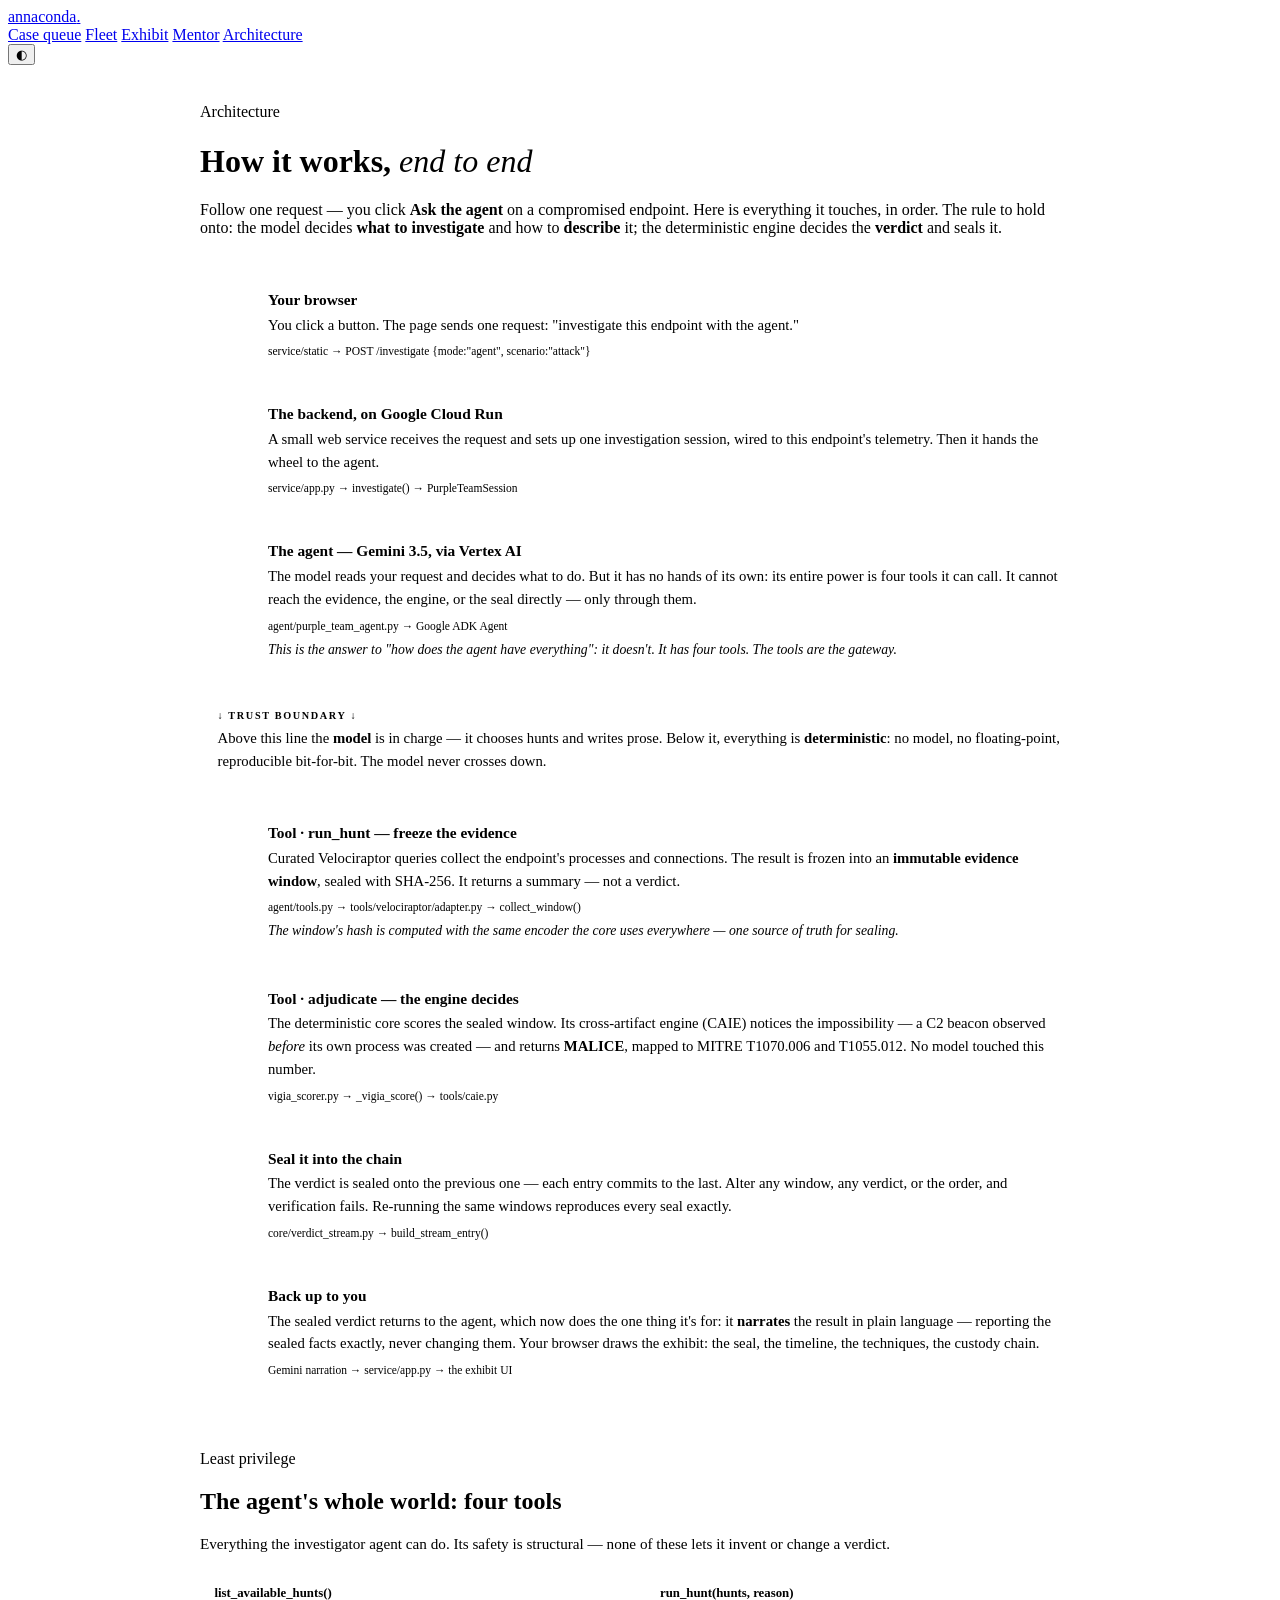
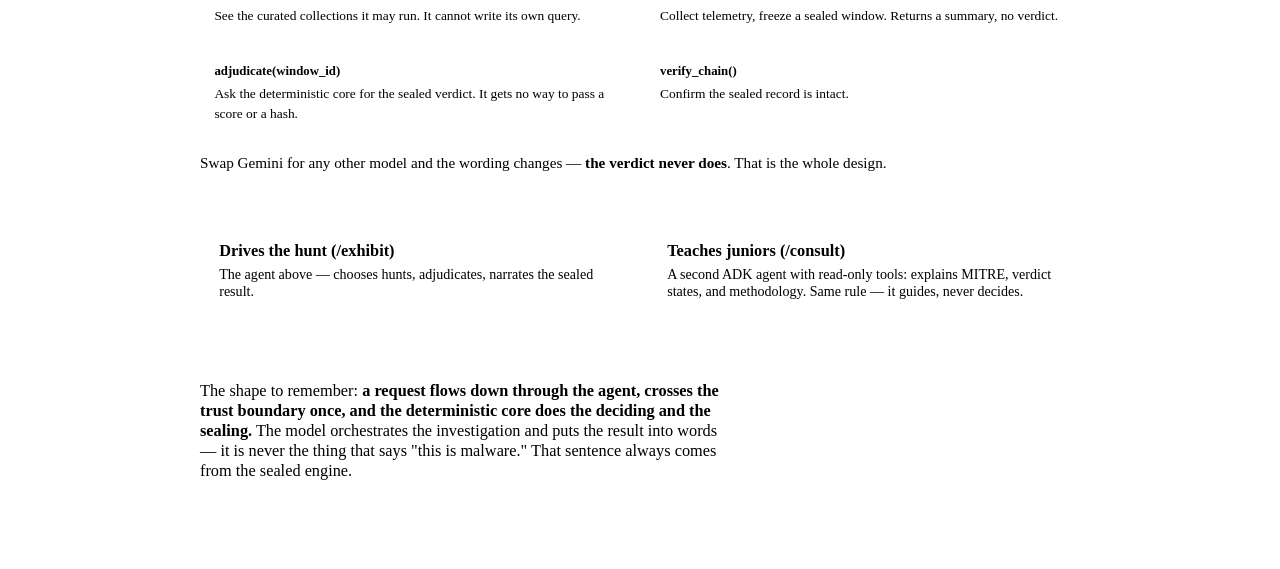
==== commit 39d760ea: "UI polish: tidy the mobile nav, use a theme glyph that renders Two fixes found by looking at the pag" ====
--- a/service/static/architecture.html
+++ b/service/static/architecture.html
@@ -72,7 +72,7 @@
         <a href="/consult">Mentor</a>
         <a href="/architecture">Architecture</a>
       </div>
-      <button class="theme" aria-label="Toggle dark mode" title="Toggle theme">☾</button>
+      <button class="theme" aria-label="Toggle dark mode" title="Toggle theme">◐</button>
     </div>
   </div></nav>
 
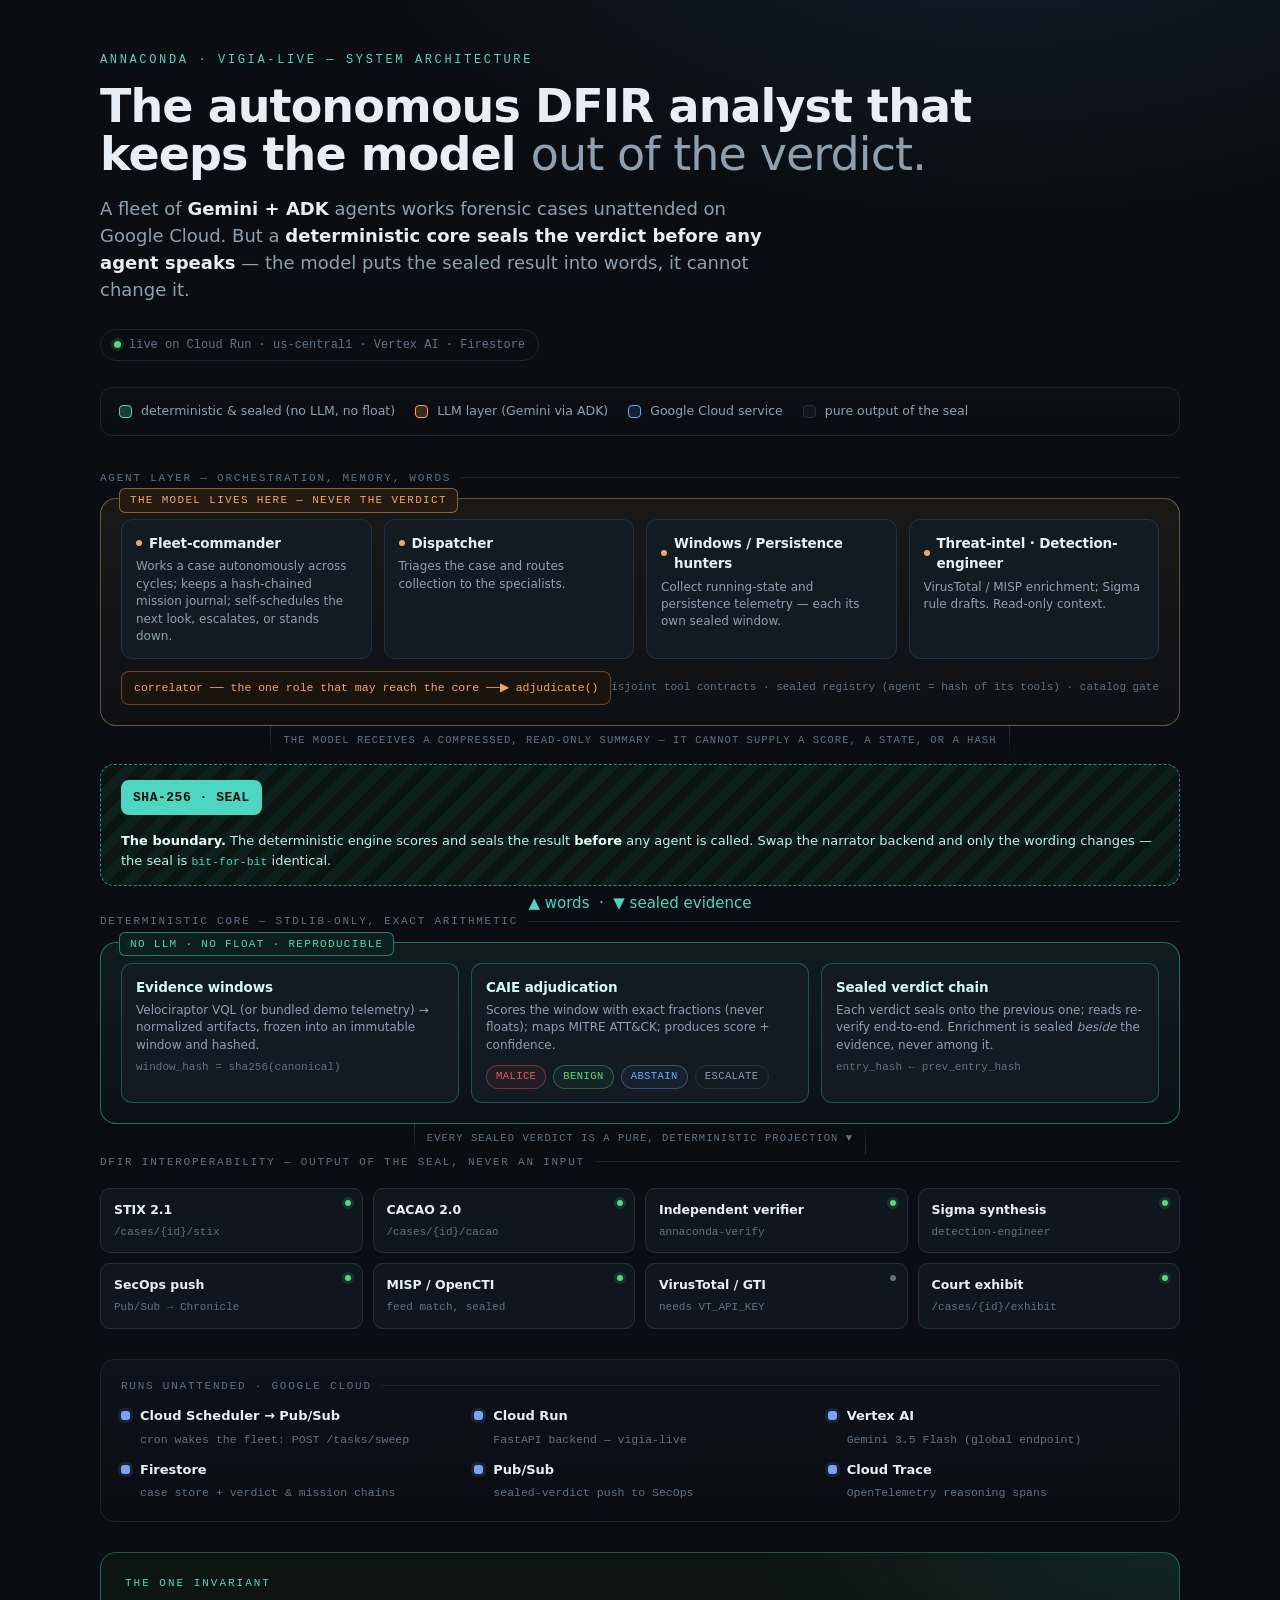
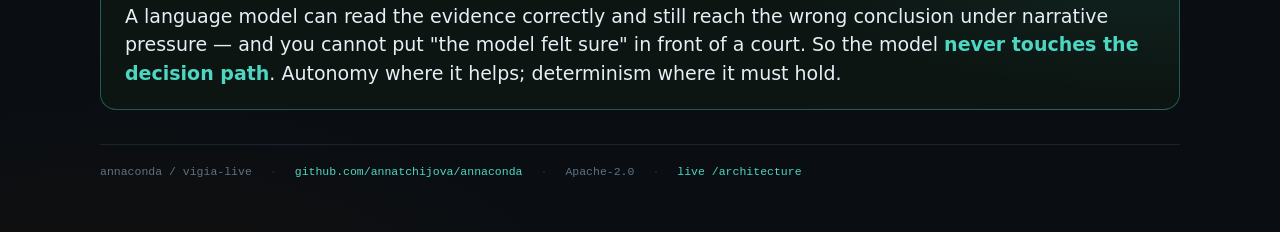
==== commit 312cc2f6: "Serve the new architecture diagram on the live /architecture route Replaces the text walkthrough wit" ====
--- a/service/static/architecture.html
+++ b/service/static/architecture.html
@@ -1,172 +1,378 @@
-<!doctype html>
+<!DOCTYPE html>
 <html lang="en">
 <head>
 <meta charset="utf-8">
 <meta name="viewport" content="width=device-width, initial-scale=1">
-<title>annaconda — how it works end to end</title>
-<link rel="preconnect" href="https://fonts.googleapis.com">
-<link rel="preconnect" href="https://fonts.gstatic.com" crossorigin>
-<link href="https://fonts.googleapis.com/css2?family=IBM+Plex+Mono:ital,wght@0,400;0,500;0,600;1,400&family=IBM+Plex+Sans:ital,wght@0,400;0,500;0,600;0,700;1,400&family=IBM+Plex+Serif:ital@0;1&display=swap" rel="stylesheet">
-<link rel="stylesheet" href="/assets/app.css">
+<title>annaconda / vigia-live — system architecture</title>
+<style>html,body{height:100%;margin:0;padding:0;background:#0a0e13}</style>
+</head>
+<body>
 <style>
-  .page { max-width: 880px; margin: 0 auto; padding: clamp(1.4rem,4vw,2.4rem) clamp(1rem,4vw,1.6rem) 4rem; }
+  :root {
+    --ground: #0a0e13;
+    --panel: #121a22;
+    --panel-2: #0f161d;
+    --line: #24313d;
+    --line-soft: #1a242e;
+    --ink: #e7eef5;
+    --muted: #8ea0b0;
+    --faint: #5f7183;
+    --seal: #4dd6c1;        /* deterministic / sealed — cold, cryptographic */
+    --seal-dim: #1d3b39;
+    --llm: #f0a668;         /* the model layer — warm, deliberately outside */
+    --llm-dim: #3a2a1a;
+    --verified: #57d977;
+    --malice: #f0555f;
+    --gcp: #7aa2f7;         /* google cloud services rail */
+    --mono: ui-monospace, "SF Mono", "JetBrains Mono", Menlo, Consolas, monospace;
+    --sans: system-ui, -apple-system, "Segoe UI", Roboto, "Helvetica Neue", sans-serif;
+  }
+
+  * { box-sizing: border-box; }
+
+  .wrap {
+    background:
+      radial-gradient(1100px 600px at 78% -8%, #12202a 0%, transparent 60%),
+      radial-gradient(900px 520px at 10% 108%, #14100c 0%, transparent 55%),
+      var(--ground);
+    color: var(--ink);
+    font-family: var(--sans);
+    line-height: 1.5;
+    -webkit-font-smoothing: antialiased;
+    padding: clamp(20px, 4vw, 56px);
+    min-height: 100%;
+  }
+  .page { max-width: 1080px; margin: 0 auto; }
+
+  /* ---- header ---- */
+  .eyebrow {
+    font-family: var(--mono); font-size: 12px; letter-spacing: .22em;
+    text-transform: uppercase; color: var(--seal); margin: 0 0 14px;
+  }
+  h1 {
+    font-size: clamp(28px, 5vw, 46px); line-height: 1.04; margin: 0 0 16px;
+    font-weight: 680; letter-spacing: -0.02em; text-wrap: balance;
+  }
+  h1 .thin { color: var(--muted); font-weight: 400; }
+  .lede {
+    font-size: clamp(15px, 1.9vw, 18px); color: var(--muted);
+    max-width: 60ch; margin: 0 0 8px;
+  }
   .lede b { color: var(--ink); font-weight: 600; }
-  h1 .thin { font-family: var(--serif); font-style: italic; color: var(--ink-soft); font-weight: 400; }
-
-  .flow { margin-top: 2.4rem; }
-  .step { display: grid; grid-template-columns: auto 1fr; gap: 1.1rem; }
-  .rail { display: flex; flex-direction: column; align-items: center; }
-  .num { width: 2rem; height: 2rem; flex: none; border-radius: 50%; display: grid; place-content: center;
-    font-family: var(--mono); font-size: .85rem; font-weight: 600; color: #fff; background: var(--ink-soft); z-index: 1; }
-  .step.core .num { background: var(--cyan); }
-  .step.back .num { background: var(--ink-faint); }
-  .line { width: 2px; flex: 1; background: var(--line); margin: 2px 0; min-height: 1.1rem; }
-  .card { background: var(--card); border: 1px solid var(--line); border-radius: var(--radius);
-    padding: .95rem 1.15rem; margin-bottom: 1.1rem; box-shadow: var(--shadow); }
-  .card h3 { font-size: .96rem; margin: 0 0 .3rem; }
-  .card p { margin: .15rem 0 0; font-size: .92rem; color: var(--ink); line-height: 1.55; }
-  .card .where { font-family: var(--mono); font-size: .72rem; color: var(--cyan-deep); margin-top: .55rem; word-break: break-word; }
-  .card .note { color: var(--ink-soft); font-size: .86rem; font-style: italic; margin-top: .45rem; }
-  .seal-word { color: var(--malice); font-weight: 600; font-family: var(--mono); }
-
-  .boundary-card { grid-column: 1 / -1; margin: .2rem 0 1.4rem; padding: .85rem 1.1rem; border-radius: var(--radius);
-    background: var(--malice-wash); border: 1px solid color-mix(in srgb, var(--malice) 35%, transparent);
-    border-left: 4px solid var(--malice); }
-  .boundary-card .t { font-family: var(--mono); font-size: .64rem; letter-spacing: .16em; text-transform: uppercase;
-    color: var(--malice); font-weight: 600; }
-  .boundary-card p { margin: .4rem 0 0; font-size: .92rem; color: var(--ink); line-height: 1.55; }
-  .boundary-card b { color: var(--malice); }
-
-  .tools { margin-top: 2.6rem; }
-  .tools .sub { color: var(--ink-soft); margin: 0 0 1.1rem; font-size: .95rem; }
-  .toolgrid { display: grid; grid-template-columns: 1fr 1fr; gap: .7rem; }
-  @media (max-width: 600px) { .toolgrid { grid-template-columns: 1fr; } }
-  .tool { border: 1px solid var(--line); border-radius: var(--radius-sm); padding: .75rem .9rem; background: var(--card); }
-  .tool code { font-family: var(--mono); font-size: .8rem; color: var(--cyan-deep); font-weight: 600; }
-  .tool span { display: block; font-size: .84rem; color: var(--ink-soft); margin-top: .3rem; line-height: 1.5; }
-  .kicker { margin-top: 1.1rem; font-size: .95rem; color: var(--ink); }
-  .kicker b { color: var(--cyan-deep); }
-
-  .two { margin-top: 1.4rem; display: grid; grid-template-columns: 1fr 1fr; gap: 1rem; }
-  @media (max-width: 600px) { .two { grid-template-columns: 1fr; } }
-  .agentbox { border: 1px solid var(--line); border-radius: var(--radius); padding: 1.1rem 1.2rem; background: var(--card); box-shadow: var(--shadow); }
-  .agentbox .tag { font-family: var(--mono); font-size: .58rem; letter-spacing: .12em; text-transform: uppercase;
-    color: #fff; padding: .24rem .5rem; border-radius: 3px; background: var(--ink-soft); border: 0; }
-  .agentbox.mentor .tag { background: var(--benign); }
-  .agentbox h3 { margin: .7rem 0 .3rem; font-size: 1.02rem; }
-  .agentbox p { margin: 0; font-size: .88rem; color: var(--ink-soft); }
-
-  .close { margin-top: 2.6rem; border-top: 1px solid var(--line); padding-top: 1.4rem; font-size: 1.02rem;
-    max-width: 64ch; color: var(--ink-soft); }
-  .close b { color: var(--ink); font-weight: 600; }
+  .stamp {
+    display: inline-flex; gap: 8px; align-items: center; margin-top: 18px;
+    font-family: var(--mono); font-size: 12px; color: var(--faint);
+    border: 1px solid var(--line-soft); border-radius: 999px; padding: 6px 13px;
+  }
+  .dot { width: 7px; height: 7px; border-radius: 50%; background: var(--verified);
+    box-shadow: 0 0 0 3px rgba(87,217,119,.16); }
+
+  /* ---- legend ---- */
+  .legend {
+    display: flex; flex-wrap: wrap; gap: 8px 20px; margin: 26px 0 34px;
+    padding: 14px 18px; border: 1px solid var(--line-soft); border-radius: 12px;
+    background: linear-gradient(180deg, rgba(255,255,255,.015), transparent);
+  }
+  .key { display: flex; align-items: center; gap: 9px; font-size: 12.5px; color: var(--muted); }
+  .key i { width: 13px; height: 13px; border-radius: 4px; display: inline-block; flex: none; }
+  .k-seal { background: var(--seal-dim); border: 1px solid var(--seal); }
+  .k-llm  { background: var(--llm-dim); border: 1px solid var(--llm); }
+  .k-gcp  { background: rgba(122,162,247,.12); border: 1px solid var(--gcp); }
+  .k-out  { background: #10171e; border: 1px solid var(--line); }
+
+  /* ---- flow ---- */
+  .flow { display: grid; grid-template-columns: 1fr; gap: 0; }
+
+  .stage-label {
+    font-family: var(--mono); font-size: 11px; letter-spacing: .16em;
+    text-transform: uppercase; color: var(--faint); margin: 0 0 12px; display: flex;
+    align-items: center; gap: 10px;
+  }
+  .stage-label::after { content: ""; height: 1px; flex: 1; background: var(--line-soft); }
+
+  .zone { border-radius: 16px; padding: 20px; position: relative; }
+  .zone.llm {
+    border: 1px solid rgba(240,166,104,.42);
+    background: linear-gradient(180deg, rgba(240,166,104,.07), rgba(240,166,104,.02));
+  }
+  .zone.core {
+    border: 1px solid rgba(77,214,193,.45);
+    background: linear-gradient(180deg, rgba(77,214,193,.075), rgba(77,214,193,.02));
+  }
+  .zone-tag {
+    position: absolute; top: -11px; left: 18px; font-family: var(--mono);
+    font-size: 11px; letter-spacing: .12em; text-transform: uppercase;
+    padding: 3px 10px; border-radius: 6px;
+  }
+  .zone.llm .zone-tag { background: #241a10; color: var(--llm); border: 1px solid rgba(240,166,104,.5); }
+  .zone.core .zone-tag { background: #0e1f1d; color: var(--seal); border: 1px solid rgba(77,214,193,.5); }
+
+  .row { display: grid; gap: 12px; }
+  .row.four { grid-template-columns: repeat(4, 1fr); }
+  .row.three { grid-template-columns: repeat(3, 1fr); }
+  .row.two { grid-template-columns: repeat(2, 1fr); }
+
+  .node {
+    background: var(--panel); border: 1px solid var(--line); border-radius: 11px;
+    padding: 13px 14px;
+  }
+  .node h4 {
+    margin: 0 0 5px; font-size: 13.5px; font-weight: 620; letter-spacing: -.01em;
+    display: flex; align-items: center; gap: 7px;
+  }
+  .node p { margin: 0; font-size: 12px; color: var(--muted); line-height: 1.45; }
+  .node .mono { font-family: var(--mono); font-size: 11px; color: var(--faint); }
+  .node.spec h4::before {
+    content: ""; width: 6px; height: 6px; border-radius: 50%;
+    background: var(--llm); flex: none;
+  }
+  .node.core-node { border-color: rgba(77,214,193,.28); }
+  .node.core-node h4 { color: #cffaf1; }
+  .node.reach h4::after {
+    content: "reaches core"; font-family: var(--mono); font-size: 9px;
+    letter-spacing: .08em; text-transform: uppercase; color: var(--seal);
+    border: 1px solid var(--seal-dim); border-radius: 5px; padding: 2px 6px; margin-left: auto;
+  }
+
+  /* the seal boundary — the thesis */
+  .seal {
+    margin: 8px 0; padding: 15px 20px; border-radius: 14px;
+    border: 1px dashed rgba(77,214,193,.6);
+    background: repeating-linear-gradient(-45deg, rgba(77,214,193,.05) 0 10px, transparent 10px 20px), #0b1613;
+    display: flex; align-items: center; gap: 16px; flex-wrap: wrap;
+  }
+  .seal .glyph {
+    font-family: var(--mono); font-weight: 700; font-size: 13px; color: #05100e;
+    background: var(--seal); border-radius: 8px; padding: 8px 12px; letter-spacing: .04em;
+    flex: none;
+  }
+  .seal .txt { font-size: 13px; color: #bdf1e7; }
+  .seal .txt b { color: #eafffb; }
+  .seal .txt code { font-family: var(--mono); font-size: 11.5px; color: var(--seal); }
+
+  .connector {
+    display: flex; justify-content: center; align-items: center;
+    height: 30px; color: var(--faint);
+  }
+  .connector span {
+    font-family: var(--mono); font-size: 10.5px; letter-spacing: .1em;
+    text-transform: uppercase; padding: 0 12px; white-space: nowrap;
+  }
+  .connector::before, .connector::after {
+    content: ""; width: 1px; height: 100%;
+    background: linear-gradient(var(--line), transparent);
+  }
+  .connector.up::after { background: linear-gradient(transparent, var(--line)); }
+
+  .arrowline {
+    text-align: center; color: var(--seal); font-size: 15px; line-height: 1;
+    margin: 2px 0;
+  }
+
+  /* summary chip: what the model actually receives */
+  .readonly {
+    display: inline-flex; align-items: center; gap: 8px; margin-top: 12px;
+    font-family: var(--mono); font-size: 11.5px; color: var(--llm);
+    background: #1b140c; border: 1px solid rgba(240,166,104,.35);
+    border-radius: 8px; padding: 7px 12px;
+  }
+
+  /* verdict states */
+  .states { display: flex; flex-wrap: wrap; gap: 7px; margin-top: 11px; }
+  .pill {
+    font-family: var(--mono); font-size: 10.5px; letter-spacing: .04em;
+    padding: 3px 9px; border-radius: 999px; border: 1px solid var(--line);
+    color: var(--muted);
+  }
+  .pill.mal { color: var(--malice); border-color: rgba(240,85,95,.4); background: rgba(240,85,95,.07); }
+  .pill.ben { color: var(--verified); border-color: rgba(87,217,119,.35); background: rgba(87,217,119,.06); }
+  .pill.abs { color: var(--gcp); border-color: rgba(122,162,247,.35); background: rgba(122,162,247,.06); }
+
+  /* outputs */
+  .outputs { margin-top: 6px; }
+  .out-grid { display: grid; grid-template-columns: repeat(4, 1fr); gap: 10px; }
+  .out {
+    background: var(--panel-2); border: 1px solid var(--line); border-radius: 10px;
+    padding: 12px 13px; position: relative;
+  }
+  .out h5 { margin: 0 0 4px; font-size: 12.5px; font-weight: 620; }
+  .out p { margin: 0; font-size: 11px; color: var(--faint); font-family: var(--mono); }
+  .out .live { position: absolute; top: 11px; right: 11px; width: 6px; height: 6px;
+    border-radius: 50%; background: var(--verified); box-shadow: 0 0 0 3px rgba(87,217,119,.14); }
+  .out .off { position: absolute; top: 11px; right: 11px; width: 6px; height: 6px;
+    border-radius: 50%; background: var(--faint); }
+
+  /* gcp rail */
+  .rail {
+    margin-top: 30px; border: 1px solid var(--line-soft); border-radius: 14px;
+    padding: 18px 20px; background: linear-gradient(180deg, rgba(122,162,247,.04), transparent);
+  }
+  .rail-grid { display: grid; grid-template-columns: repeat(3, 1fr); gap: 10px 22px; margin-top: 12px; }
+  .svc { display: flex; gap: 10px; align-items: flex-start; }
+  .svc i {
+    width: 9px; height: 9px; border-radius: 3px; margin-top: 5px; flex: none;
+    background: var(--gcp); box-shadow: 0 0 0 3px rgba(122,162,247,.12);
+  }
+  .svc b { font-size: 13px; font-weight: 600; display: block; }
+  .svc span { font-size: 11.5px; color: var(--faint); font-family: var(--mono); }
+
+  /* invariant callout */
+  .invariant {
+    margin-top: 30px; border-radius: 16px; padding: 22px 24px;
+    border: 1px solid rgba(77,214,193,.35);
+    background:
+      radial-gradient(600px 200px at 100% 0%, rgba(77,214,193,.09), transparent 70%),
+      #0c1512;
+  }
+  .invariant .lbl {
+    font-family: var(--mono); font-size: 11px; letter-spacing: .18em;
+    text-transform: uppercase; color: var(--seal); margin: 0 0 10px;
+  }
+  .invariant p { margin: 0; font-size: clamp(15px,2.1vw,19px); line-height: 1.5; color: var(--ink); text-wrap: pretty; }
+  .invariant p b { color: var(--seal); font-weight: 640; }
+
+  footer {
+    margin-top: 34px; padding-top: 18px; border-top: 1px solid var(--line-soft);
+    display: flex; flex-wrap: wrap; gap: 6px 18px; align-items: center;
+    font-family: var(--mono); font-size: 11.5px; color: var(--faint);
+  }
+  footer a { color: var(--seal); text-decoration: none; }
+  footer a:hover, footer a:focus { text-decoration: underline; }
+  footer .sep { color: var(--line); }
+
+  .fade { opacity: 0; transform: translateY(10px); animation: rise .6s ease forwards; }
+  .fade:nth-child(2) { animation-delay: .05s; }
+  @keyframes rise { to { opacity: 1; transform: none; } }
+
+  @media (max-width: 720px) {
+    .row.four, .row.three, .out-grid, .rail-grid { grid-template-columns: 1fr 1fr; }
+    .row.two { grid-template-columns: 1fr; }
+  }
+  @media (max-width: 460px) {
+    .row.four, .row.three, .out-grid, .rail-grid { grid-template-columns: 1fr; }
+  }
+  @media (prefers-reduced-motion: reduce) {
+    .fade { animation: none; opacity: 1; transform: none; }
+  }
 </style>
-</head>
-<body class="grid-bg">
-  <nav class="nav"><div class="nav-in">
-    <a class="brand" href="/">annaconda<span class="dot">.</span></a>
-    <div class="row">
-      <div class="nav-links">
-        <a href="/console">Case queue</a>
-        <a href="/fleet-console">Fleet</a>
-        <a href="/exhibit">Exhibit</a>
-        <a href="/consult">Mentor</a>
-        <a href="/architecture">Architecture</a>
-      </div>
-      <button class="theme" aria-label="Toggle dark mode" title="Toggle theme">◐</button>
+
+<div class="wrap">
+  <div class="page">
+
+    <header class="fade">
+      <p class="eyebrow">annaconda · vigia-live — system architecture</p>
+      <h1>The autonomous DFIR analyst that keeps the model <span class="thin">out of the verdict.</span></h1>
+      <p class="lede">A fleet of <b>Gemini&nbsp;+&nbsp;ADK</b> agents works forensic cases unattended on Google Cloud. But a
+        <b>deterministic core seals the verdict before any agent speaks</b> — the model puts the sealed result into words, it cannot change it.</p>
+      <span class="stamp"><span class="dot"></span> live on Cloud Run · us-central1 · Vertex&nbsp;AI · Firestore</span>
+    </header>
+
+    <div class="legend fade" role="list" aria-label="Legend">
+      <span class="key" role="listitem"><i class="k-seal"></i> deterministic &amp; sealed (no LLM, no float)</span>
+      <span class="key" role="listitem"><i class="k-llm"></i> LLM layer (Gemini via ADK)</span>
+      <span class="key" role="listitem"><i class="k-gcp"></i> Google Cloud service</span>
+      <span class="key" role="listitem"><i class="k-out"></i> pure output of the seal</span>
     </div>
-  </div></nav>
-
-  <div class="page">
-    <span class="eyebrow">Architecture</span>
-    <h1>How it works, <span class="thin">end to end</span></h1>
-    <p class="lede">Follow one request — you click <b>Ask the agent</b> on a compromised endpoint. Here is
-    everything it touches, in order. The rule to hold onto: the model decides <b>what to investigate</b>
-    and how to <b>describe</b> it; the deterministic engine decides the <b>verdict</b> and seals it.</p>
 
     <div class="flow">
-      <div class="step">
-        <div class="rail"><div class="num">1</div><div class="line"></div></div>
-        <div class="card"><h3>Your browser</h3>
-          <p>You click a button. The page sends one request: "investigate this endpoint with the agent."</p>
-          <div class="where">service/static → POST /investigate {mode:"agent", scenario:"attack"}</div></div>
-      </div>
-      <div class="step">
-        <div class="rail"><div class="num">2</div><div class="line"></div></div>
-        <div class="card"><h3>The backend, on Google Cloud Run</h3>
-          <p>A small web service receives the request and sets up one investigation session, wired to this endpoint's telemetry. Then it hands the wheel to the agent.</p>
-          <div class="where">service/app.py → investigate() → PurpleTeamSession</div></div>
-      </div>
-      <div class="step">
-        <div class="rail"><div class="num">3</div><div class="line"></div></div>
-        <div class="card"><h3>The agent — Gemini 3.5, via Vertex AI</h3>
-          <p>The model reads your request and decides what to do. But it has no hands of its own: its entire power is four tools it can call. It cannot reach the evidence, the engine, or the seal directly — only through them.</p>
-          <div class="where">agent/purple_team_agent.py → Google ADK Agent</div>
-          <p class="note">This is the answer to "how does the agent have everything": it doesn't. It has four tools. The tools are the gateway.</p></div>
-      </div>
-
-      <div class="step"><div class="boundary-card">
-        <div class="t">↓ trust boundary ↓</div>
-        <p>Above this line the <b>model</b> is in charge — it chooses hunts and writes prose. Below it, everything is <b>deterministic</b>: no model, no floating-point, reproducible bit-for-bit. The model never crosses down.</p>
-      </div></div>
-
-      <div class="step core">
-        <div class="rail"><div class="num">4</div><div class="line"></div></div>
-        <div class="card"><h3>Tool · run_hunt — freeze the evidence</h3>
-          <p>Curated Velociraptor queries collect the endpoint's processes and connections. The result is frozen into an <b>immutable evidence window</b>, sealed with SHA-256. It returns a summary — not a verdict.</p>
-          <div class="where">agent/tools.py → tools/velociraptor/adapter.py → collect_window()</div>
-          <p class="note">The window's hash is computed with the same encoder the core uses everywhere — one source of truth for sealing.</p></div>
-      </div>
-      <div class="step core">
-        <div class="rail"><div class="num">5</div><div class="line"></div></div>
-        <div class="card"><h3>Tool · adjudicate — the engine decides</h3>
-          <p>The deterministic core scores the sealed window. Its cross-artifact engine (CAIE) notices the impossibility — a C2 beacon observed <i>before</i> its own process was created — and returns <span class="seal-word">MALICE</span>, mapped to MITRE T1070.006 and T1055.012. No model touched this number.</p>
-          <div class="where">vigia_scorer.py → _vigia_score() → tools/caie.py</div></div>
-      </div>
-      <div class="step core">
-        <div class="rail"><div class="num">6</div><div class="line"></div></div>
-        <div class="card"><h3>Seal it into the chain</h3>
-          <p>The verdict is sealed onto the previous one — each entry commits to the last. Alter any window, any verdict, or the order, and verification fails. Re-running the same windows reproduces every seal exactly.</p>
-          <div class="where">core/verdict_stream.py → build_stream_entry()</div></div>
-      </div>
-      <div class="step back">
-        <div class="rail"><div class="num">7</div></div>
-        <div class="card"><h3>Back up to you</h3>
-          <p>The sealed verdict returns to the agent, which now does the one thing it's for: it <b>narrates</b> the result in plain language — reporting the sealed facts exactly, never changing them. Your browser draws the exhibit: the seal, the timeline, the techniques, the custody chain.</p>
-          <div class="where">Gemini narration → service/app.py → the exhibit UI</div></div>
-      </div>
+
+      <!-- LLM PLANE -->
+      <p class="stage-label">Agent layer — orchestration, memory, words</p>
+      <div class="zone llm fade">
+        <span class="zone-tag">the model lives here — never the verdict</span>
+        <div class="row four">
+          <div class="node spec"><h4>Fleet-commander</h4><p>Works a case autonomously across cycles; keeps a hash-chained mission journal; self-schedules the next look, escalates, or stands down.</p></div>
+          <div class="node spec"><h4>Dispatcher</h4><p>Triages the case and routes collection to the specialists.</p></div>
+          <div class="node spec"><h4>Windows / Persistence hunters</h4><p>Collect running-state and persistence telemetry — each its own sealed window.</p></div>
+          <div class="node spec"><h4>Threat-intel · Detection-engineer</h4><p>VirusTotal / MISP enrichment; Sigma rule drafts. Read-only context.</p></div>
+        </div>
+        <div class="readonly">correlator ── the one role that may reach the core ──▶ adjudicate()</div>
+        <span style="float:right; margin-top:-26px; font-family:var(--mono); font-size:11px; color:var(--faint);">disjoint tool contracts · sealed registry (agent = hash of its tools) · catalog gate</span>
+      </div>
+
+      <div class="connector"><span>the model receives a compressed, read-only summary — it cannot supply a score, a state, or a hash</span></div>
+
+      <!-- THE SEAL -->
+      <div class="seal fade" role="note">
+        <span class="glyph">SHA-256 · SEAL</span>
+        <span class="txt"><b>The boundary.</b> The deterministic engine scores and seals the result <b>before</b> any agent is called. Swap the narrator backend and only the wording changes — the seal is <code>bit-for-bit</code> identical.</span>
+      </div>
+
+      <div class="arrowline" aria-hidden="true">▲ words&nbsp;&nbsp;·&nbsp;&nbsp;▼ sealed evidence</div>
+
+      <!-- DETERMINISTIC CORE -->
+      <p class="stage-label">Deterministic core — stdlib-only, exact arithmetic</p>
+      <div class="zone core fade">
+        <span class="zone-tag">no LLM · no float · reproducible</span>
+        <div class="row three">
+          <div class="node core-node">
+            <h4>Evidence windows</h4>
+            <p>Velociraptor VQL (or bundled demo telemetry) → normalized artifacts, frozen into an immutable window and hashed.</p>
+            <p class="mono" style="margin-top:6px;">window_hash = sha256(canonical)</p>
+          </div>
+          <div class="node core-node">
+            <h4>CAIE adjudication</h4>
+            <p>Scores the window with exact fractions (never floats); maps MITRE ATT&amp;CK; produces score + confidence.</p>
+            <div class="states">
+              <span class="pill mal">MALICE</span>
+              <span class="pill ben">BENIGN</span>
+              <span class="pill abs">ABSTAIN</span>
+              <span class="pill">ESCALATE</span>
+            </div>
+          </div>
+          <div class="node core-node">
+            <h4>Sealed verdict chain</h4>
+            <p>Each verdict seals onto the previous one; reads re-verify end-to-end. Enrichment is sealed <em>beside</em> the evidence, never among it.</p>
+            <p class="mono" style="margin-top:6px;">entry_hash ← prev_entry_hash</p>
+          </div>
+        </div>
+      </div>
+
+      <div class="connector up"><span>every sealed verdict is a pure, deterministic projection ▼</span></div>
+
+      <!-- OUTPUTS -->
+      <p class="stage-label">DFIR interoperability — output of the seal, never an input</p>
+      <div class="outputs fade">
+        <div class="out-grid">
+          <div class="out"><span class="live"></span><h5>STIX 2.1</h5><p>/cases/{id}/stix</p></div>
+          <div class="out"><span class="live"></span><h5>CACAO 2.0</h5><p>/cases/{id}/cacao</p></div>
+          <div class="out"><span class="live"></span><h5>Independent verifier</h5><p>annaconda-verify</p></div>
+          <div class="out"><span class="live"></span><h5>Sigma synthesis</h5><p>detection-engineer</p></div>
+          <div class="out"><span class="live"></span><h5>SecOps push</h5><p>Pub/Sub → Chronicle</p></div>
+          <div class="out"><span class="live"></span><h5>MISP / OpenCTI</h5><p>feed match, sealed</p></div>
+          <div class="out"><span class="off"></span><h5>VirusTotal / GTI</h5><p>needs VT_API_KEY</p></div>
+          <div class="out"><span class="live"></span><h5>Court exhibit</h5><p>/cases/{id}/exhibit</p></div>
+        </div>
+      </div>
+
+      <!-- AUTONOMOUS LOOP + GCP -->
+      <div class="rail fade">
+        <p class="stage-label" style="margin-bottom:2px;">Runs unattended · Google Cloud</p>
+        <div class="rail-grid">
+          <div class="svc"><i></i><div><b>Cloud Scheduler → Pub/Sub</b><span>cron wakes the fleet: POST /tasks/sweep</span></div></div>
+          <div class="svc"><i></i><div><b>Cloud Run</b><span>FastAPI backend — vigia-live</span></div></div>
+          <div class="svc"><i></i><div><b>Vertex AI</b><span>Gemini 3.5 Flash (global endpoint)</span></div></div>
+          <div class="svc"><i></i><div><b>Firestore</b><span>case store + verdict &amp; mission chains</span></div></div>
+          <div class="svc"><i></i><div><b>Pub/Sub</b><span>sealed-verdict push to SecOps</span></div></div>
+          <div class="svc"><i></i><div><b>Cloud Trace</b><span>OpenTelemetry reasoning spans</span></div></div>
+        </div>
+      </div>
+
     </div>
 
-    <div class="tools">
-      <span class="eyebrow">Least privilege</span>
-      <h2>The agent's whole world: four tools</h2>
-      <p class="sub">Everything the investigator agent can do. Its safety is structural — none of these lets it invent or change a verdict.</p>
-      <div class="toolgrid">
-        <div class="tool"><code>list_available_hunts()</code><span>See the curated collections it may run. It cannot write its own query.</span></div>
-        <div class="tool"><code>run_hunt(hunts, reason)</code><span>Collect telemetry, freeze a sealed window. Returns a summary, no verdict.</span></div>
-        <div class="tool"><code>adjudicate(window_id)</code><span>Ask the deterministic core for the sealed verdict. It gets no way to pass a score or a hash.</span></div>
-        <div class="tool"><code>verify_chain()</code><span>Confirm the sealed record is intact.</span></div>
-      </div>
-      <p class="kicker">Swap Gemini for any other model and the wording changes — <b>the verdict never does</b>. That is the whole design.</p>
+    <div class="invariant fade">
+      <p class="lbl">the one invariant</p>
+      <p>A language model can read the evidence correctly and still reach the wrong conclusion under narrative pressure — and you cannot put "the model felt sure" in front of a court. So the model <b>never touches the decision path</b>. Autonomy where it helps; determinism where it must hold.</p>
     </div>
 
-    <div class="two">
-      <div class="agentbox">
-        <span class="tag">Investigator</span>
-        <h3>Drives the hunt (/exhibit)</h3>
-        <p>The agent above — chooses hunts, adjudicates, narrates the sealed result.</p>
-      </div>
-      <div class="agentbox mentor">
-        <span class="tag">Mentor</span>
-        <h3>Teaches juniors (/consult)</h3>
-        <p>A second ADK agent with read-only tools: explains MITRE, verdict states, and methodology. Same rule — it guides, never decides.</p>
-      </div>
-    </div>
-
-    <p class="close">The shape to remember: <b>a request flows down through the agent, crosses the trust
-    boundary once, and the deterministic core does the deciding and the sealing.</b> The model
-    orchestrates the investigation and puts the result into words — it is never the thing that says
-    "this is malware." That sentence always comes from the sealed engine.</p>
+    <footer>
+      <span>annaconda / vigia-live</span><span class="sep">·</span>
+      <a href="https://github.com/annatchijova/annaconda">github.com/annatchijova/annaconda</a><span class="sep">·</span>
+      <span>Apache-2.0</span><span class="sep">·</span>
+      <a href="https://vigia-live-1028999311218.us-central1.run.app/architecture">live /architecture</a>
+    </footer>
+
   </div>
-<script src="/assets/nav.js"></script>
+</div>
 </body>
 </html>
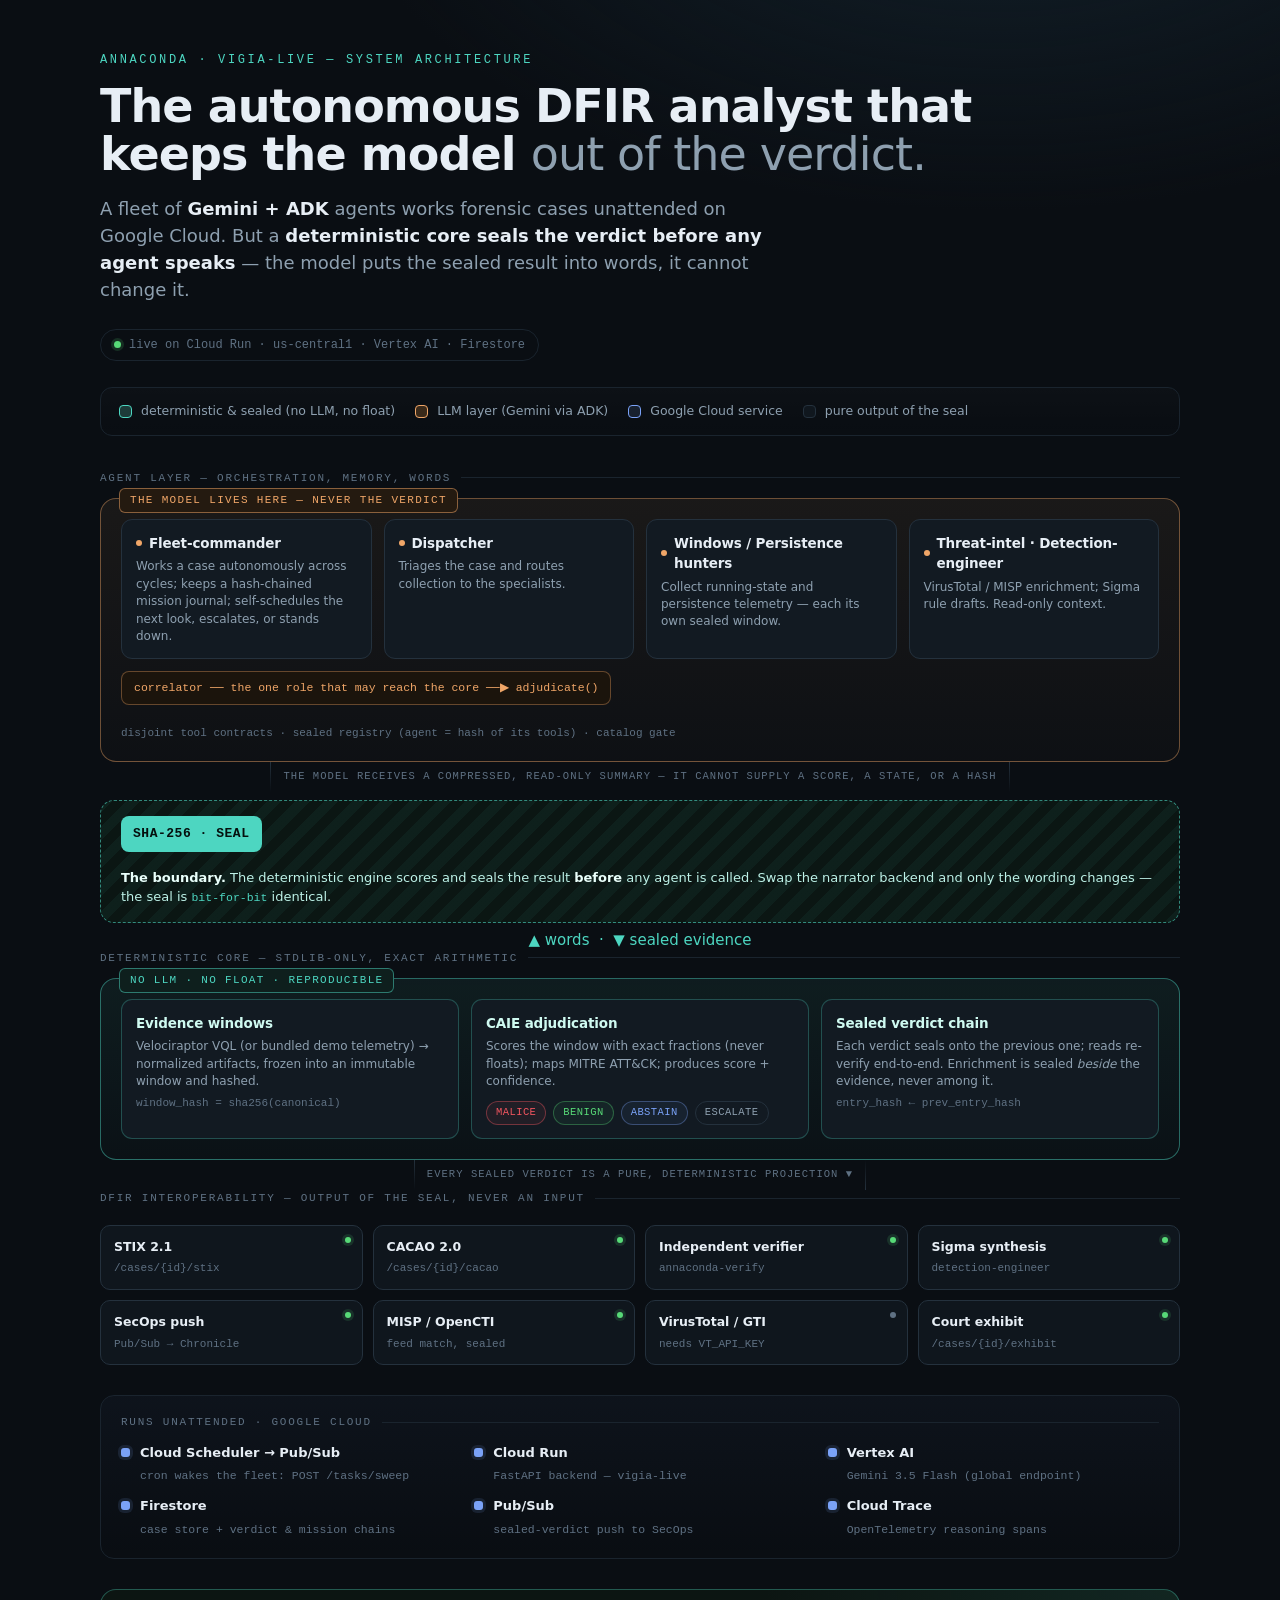
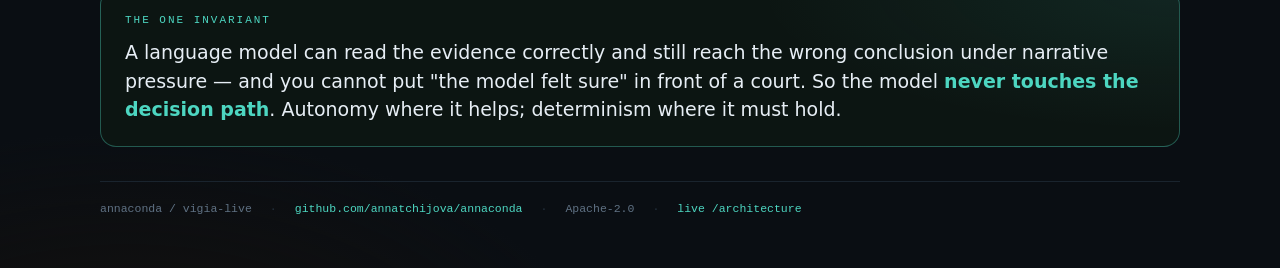
==== commit 26693b55: "fix(architecture): the agent layer's caption lost its first letter to the badge visual/architecture." ====
--- a/service/static/architecture.html
+++ b/service/static/architecture.html
@@ -286,8 +286,19 @@
           <div class="node spec"><h4>Windows / Persistence hunters</h4><p>Collect running-state and persistence telemetry — each its own sealed window.</p></div>
           <div class="node spec"><h4>Threat-intel · Detection-engineer</h4><p>VirusTotal / MISP enrichment; Sigma rule drafts. Read-only context.</p></div>
         </div>
-        <div class="readonly">correlator ── the one role that may reach the core ──▶ adjudicate()</div>
-        <span style="float:right; margin-top:-26px; font-family:var(--mono); font-size:11px; color:var(--faint);">disjoint tool contracts · sealed registry (agent = hash of its tools) · catalog gate</span>
+        <!-- Fila flex con gap en vez de float + margin-top negativo. El caption
+             se posicionaba de forma INDEPENDIENTE del ancho del badge, así que
+             nada reservaba espacio entre los dos: la separación era la que
+             sobrara. Con una fuente más ancha el badge invadía el caption y le
+             tapaba la primera letra — visual/architecture.png, el diagrama que
+             el README embebe, dice "isjoint tool contracts". Justo la propiedad
+             que hace defendible la flota. Verificado midiendo las cajas: se
+             pisaban 103px a 900px de ancho. Ahora el gap es explícito y bajo
+             presión envuelve en vez de solaparse. -->
+        <div style="display:flex; align-items:center; justify-content:space-between; gap:20px; flex-wrap:wrap;">
+          <div class="readonly">correlator ── the one role that may reach the core ──▶ adjudicate()</div>
+          <span style="font-family:var(--mono); font-size:11px; color:var(--faint);">disjoint tool contracts · sealed registry (agent = hash of its tools) · catalog gate</span>
+        </div>
       </div>
 
       <div class="connector"><span>the model receives a compressed, read-only summary — it cannot supply a score, a state, or a hash</span></div>
